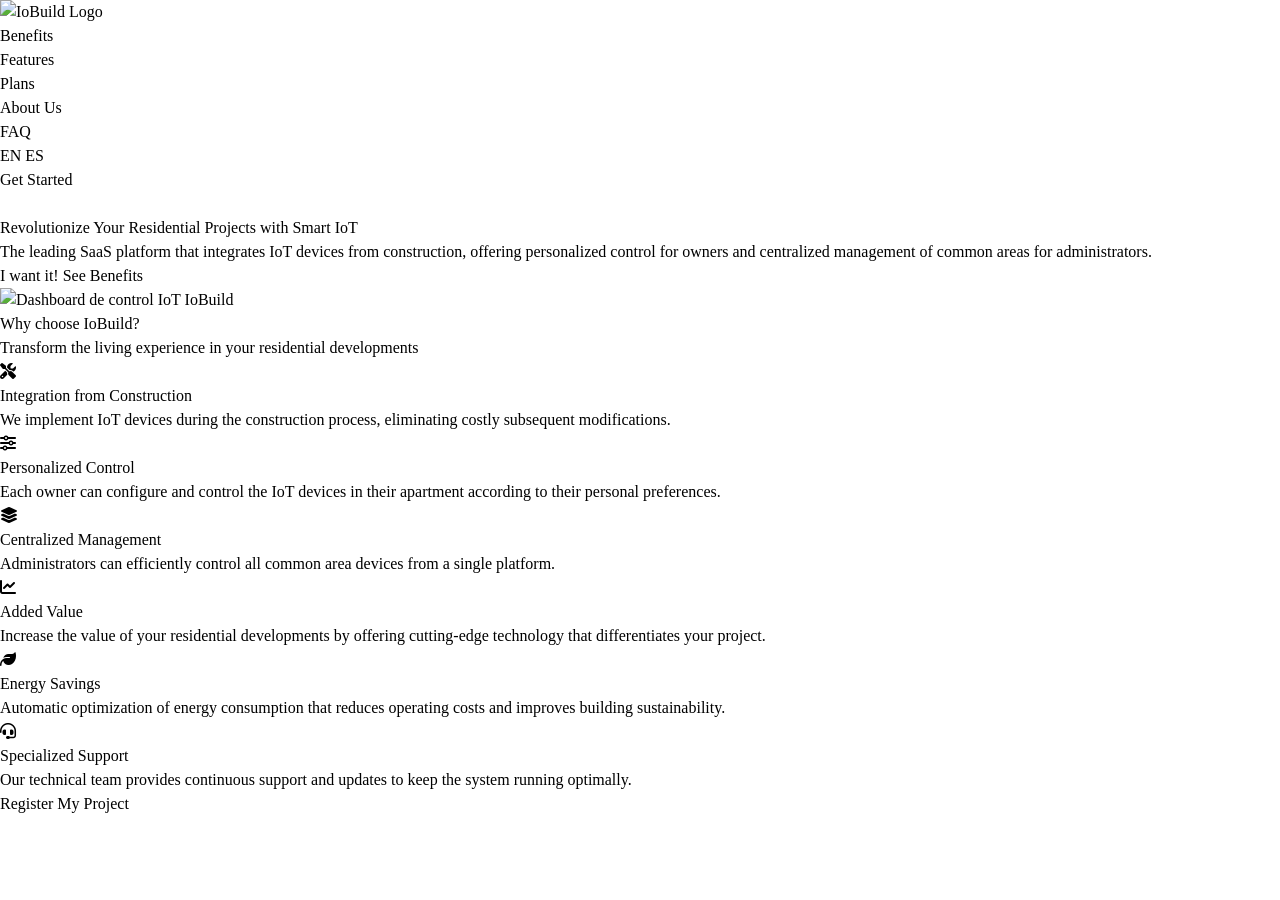
==== index.html @ 9c38cc97 "feat: Add benefits section with feature cards" ====
<!DOCTYPE html>
<html lang="en">
<head>
    <meta charset="UTF-8">
    <meta name="viewport" content="width=device-width, initial-scale=1.0">
    <title data-translate="title">IoBuild - Comprehensive IoT Solutions for Modern Construction Companies</title>
    <meta name="description" data-translate="meta_description" content="SaaS platform specialized in IoT devices for construction companies. Centralizes control of smart devices in residential buildings, enabling personalized management for owners and common area administration.">
    <meta name="keywords" data-translate="meta_keywords" content="IoT construction, smart building devices, construction SaaS platform, residential automation">
    
    <!-- Open Graph Meta Tags -->
    <meta property="og:title" data-translate="og_title" content="IoBuild - IoT Solutions for Construction Companies">
    <meta property="og:description" data-translate="og_description" content="Transform your residential projects with our comprehensive IoT platform. Centralized control for owners and smart common area management.">
    <meta property="og:image" content="https://example.com/assets/img/og-image.jpg">
    <meta property="og:url" content="https://IoBuild-iot.com">
    <meta property="og:type" content="website">
    
    <!-- Twitter Card Meta Tags -->
    <meta name="twitter:card" content="summary_large_image">
    <meta name="twitter:title" data-translate="twitter_title" content="IoBuild - IoT Solutions for Construction Companies">
    <meta name="twitter:description" data-translate="twitter_description" content="SaaS platform specialized in IoT devices for modern construction companies.">
    <meta name="twitter:image" content="https://example.com/assets/img/twitter-card.jpg">
    
    <!-- Schema.org Structured Data -->
    <script type="application/ld+json">
    {
        "@context": "https://schema.org",
        "@type": "Organization",
        "name": "IoBuild",
        "description": "Plataforma SaaS especializada en dispositivos IoT para constructoras",
        "url": "https://IoBuild-iot.com",
        "logo": "https://IoBuild-iot.com/assets/img/logo.png",
        "sameAs": [
            "https://linkedin.com/company/IoBuild-iot",
            "https://twitter.com/IoBuild_iot"
        ],
        "contactPoint": {
            "@type": "ContactPoint",
            "telephone": "+1-555-0123",
            "contactType": "customer service",
            "availableLanguage": "Spanish"
        }
    }
    </script>
    
    <!-- Google Fonts -->
    <link rel="preconnect" href="https://fonts.googleapis.com">
    <link rel="preconnect" href="https://fonts.gstatic.com" crossorigin>
    <link href="https://fonts.googleapis.com/css2?family=Poppins:wght@300;400;500;600;700&family=Roboto:wght@300;400;500&display=swap" rel="stylesheet">
    <!-- Font Awesome CDN -->
    <link rel="stylesheet" href="https://cdnjs.cloudflare.com/ajax/libs/font-awesome/6.3.0/css/all.min.css">    
    <!-- Stylesheets -->
    <link rel="stylesheet" href="styles/reset.css">
    <link rel="stylesheet" href="styles/style.css">
</head>
<body>
    <!-- Header Section -->
    <header class="main-header">
        <div class="container">
            <div class="header__content">
                <div class="header__logo">
                    <a href="index.html" class="header__logo-link" aria-label="Ir al inicio" data-translate="go_home">
                        <img src="assets/img/logo.png" alt="IoBuild Logo" class="logo__image">
                    </a>
                </div>
                
                <nav class="main-nav" aria-label="Navegación principal">
                    <ul class="nav__list">
                        <li class="nav__item"><a href="#benefits" class="nav__link" data-translate="nav_benefits">Benefits</a></li>
                        <li class="nav__item"><a href="#features" class="nav__link" data-translate="nav_features">Features</a></li>
                        <li class="nav__item"><a href="#pricing" class="nav__link" data-translate="nav_pricing">Plans</a></li>
                        <li class="nav__item"><a href="about-us.html" class="nav__link" data-translate="nav_about">About Us</a></li>
                        <li class="nav__item"><a href="faq.html" class="nav__link" data-translate="nav_faq">FAQ</a></li>
                    </ul>
                    <div class="language-switcher">
                        <button class="lang-btn" data-lang="en" aria-pressed="true">EN</button>
                        <button class="lang-btn" data-lang="es" aria-pressed="false">ES</button>
                    </div>
                    <a href="#pricing" class="cta-primary" data-translate="start_now">Get Started</a>
                </nav>
                
                <button class="mobile-menu-toggle" aria-label="Abrir menú de navegación" data-translate="mobile_menu_toggle">
                    <span class="hamburger__line"></span>
                    <span class="hamburger__line"></span>
                    <span class="hamburger__line"></span>
                </button>
            </div>
        </div>
    </header>

    <main class="main-content">
        <!-- Hero Section - For Decisive Visitors -->
        <section class="hero-section">
            <div class="container">
                <div class="hero__content">
                    <div class="hero__text">
                        <h1 class="hero__title" data-translate="hero_title">
                            Revolutionize Your Residential Projects with Smart IoT
                        </h1>
                        <p class="hero__subtitle" data-translate="hero_subtitle">
                            The leading SaaS platform that integrates IoT devices from construction, offering personalized control for owners and centralized management of common areas for administrators.
                        </p>
                        <div class="hero__cta">
                            <a href="#" class="cta-button cta-button--primary" data-translate="hero_cta_primary">
                                I want it!
                            </a>
                            <a href="#benefits" class="cta-button cta-button--secondary" data-translate="hero_cta_secondary">
                                See Benefits
                            </a>
                        </div>
                    </div>
                    <div class="hero__visual">
                        <img src="assets/img/hero-dashboard.png" alt="Dashboard de control IoT IoBuild" class="hero__image" loading="lazy">
                    </div>
                </div>
            </div>
        </section>

        <!-- Benefits Section - For Emotional Visitors -->
        <section class="benefits-section" id="benefits">
            <div class="container">
                <div class="section__header">
                    <h2 class="section__title" data-translate="benefits_title">Why choose IoBuild?</h2>
                    <p class="section__subtitle" data-translate="benefits_subtitle">
                        Transform the living experience in your residential developments
                    </p>
                </div>
                
                <div class="benefits-grid">
                    <div class="benefit-card">
                        <div class="benefit-card__icon">
                            <i class="fa-solid fa-screwdriver-wrench" aria-hidden="true"></i>
                        </div>
                        <h3 class="benefit-card__title" data-translate="benefit_1_title">Integration from Construction</h3>
                        <p class="benefit-card__description" data-translate="benefit_1_desc">
                            We implement IoT devices during the construction process, eliminating costly subsequent modifications.
                        </p>
                    </div>
                    
                    <div class="benefit-card">
                        <div class="benefit-card__icon">
                            <i class="fa-solid fa-sliders" aria-hidden="true"></i>
                        </div>
                        <h3 class="benefit-card__title" data-translate="benefit_2_title">Personalized Control</h3>
                        <p class="benefit-card__description" data-translate="benefit_2_desc">
                            Each owner can configure and control the IoT devices in their apartment according to their personal preferences.
                        </p>
                    </div>
                    
                    <div class="benefit-card">
                        <div class="benefit-card__icon">
                            <i class="fa-solid fa-layer-group" aria-hidden="true"></i>
                        </div>
                        <h3 class="benefit-card__title" data-translate="centralized_management">Centralized Management</h3>
                        <p class="benefit-card__description" data-translate="centralized_description">
                            Administrators can efficiently control all common area devices from a single platform.
                        </p>
                    </div>
                    
                    <div class="benefit-card">
                        <div class="benefit-card__icon">
                            <i class="fa-solid fa-chart-line" aria-hidden="true"></i>
                        </div>
                        <h3 class="benefit-card__title" data-translate="added_value">Added Value</h3>
                        <p class="benefit-card__description" data-translate="added_value_description">
                            Increase the value of your residential developments by offering cutting-edge technology that differentiates your project.
                        </p>
                    </div>
                    
                    <div class="benefit-card">
                        <div class="benefit-card__icon">
                            <i class="fa-solid fa-leaf" aria-hidden="true"></i>
                        </div>
                        <h3 class="benefit-card__title" data-translate="energy_saving">Energy Savings</h3>
                        <p class="benefit-card__description" data-translate="energy_saving_description">
                            Automatic optimization of energy consumption that reduces operating costs and improves building sustainability.
                        </p>
                    </div>
                    
                    <div class="benefit-card">
                        <div class="benefit-card__icon">
                            <i class="fa-solid fa-headset" aria-hidden="true"></i>
                        </div>
                        <h3 class="benefit-card__title" data-translate="specialized_support">Specialized Support</h3>
                        <p class="benefit-card__description" data-translate="specialized_support_description">
                            Our technical team provides continuous support and updates to keep the system running optimally.
                        </p>
                    </div>
                </div>
                
                <div class="section__cta">
                    <a href="#" class="cta-button cta-button--secondary" data-translate="register_project">
                        Register My Project
                    </a>
                </div>
            </div>
        </section>
    </main>

    <!-- Scripts -->
    <script src="scripts/script.js"></script>
</body>
</html>
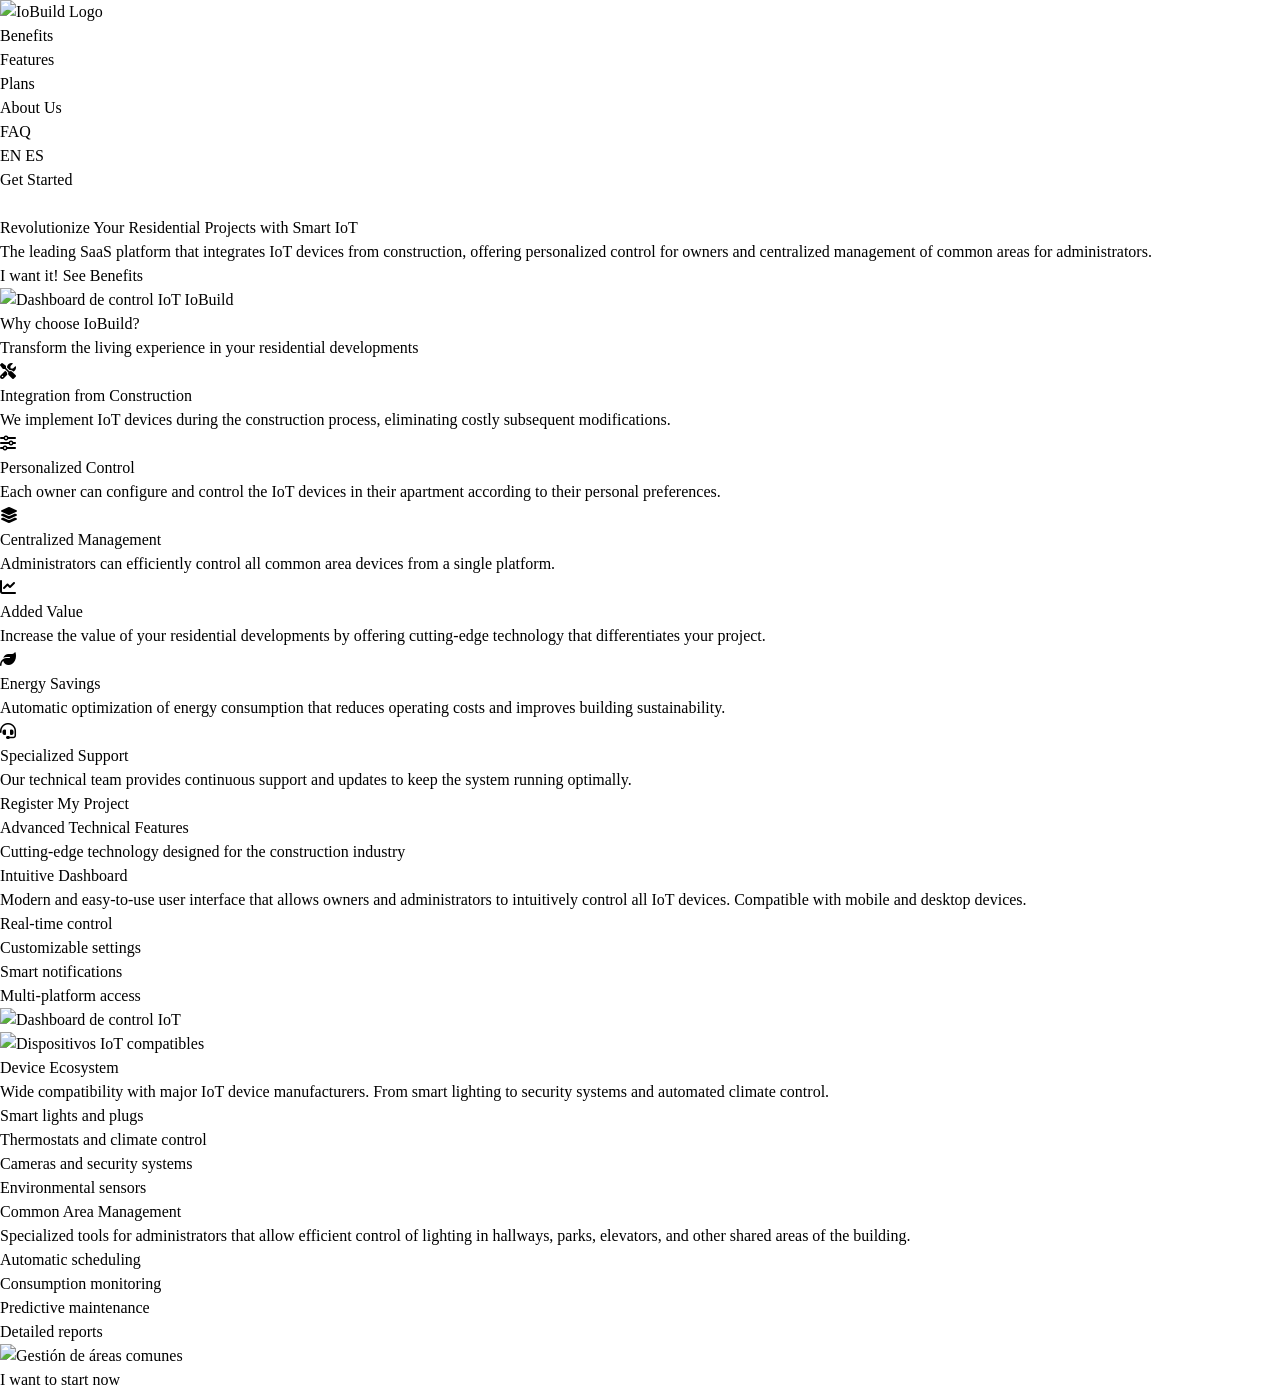
==== commit 07427c08: "feat: Develop technical features showcase section" ====
--- a/index.html
+++ b/index.html
@@ -194,6 +194,80 @@
                 </div>
             </div>
         </section>
+
+        <!-- Features Section - For Logical Visitors -->
+        <section class="features-section" id="features">
+            <div class="container">
+                <div class="section__header">
+                    <h2 class="section__title" data-translate="features_title">Advanced Technical Features</h2>
+                    <p class="section__subtitle" data-translate="features_subtitle">
+                        Cutting-edge technology designed for the construction industry
+                    </p>
+                </div>
+                
+                <div class="features-grid">
+                    <div class="feature-item">
+                        <div class="feature-item__content">
+                            <h3 class="feature-item__title" data-translate="feature_1_title">Intuitive Dashboard</h3>
+                            <p class="feature-item__description" data-translate="feature_1_desc">
+                                Modern and easy-to-use user interface that allows owners and administrators to intuitively control all IoT devices. Compatible with mobile and desktop devices.
+                            </p>
+                            <ul class="feature-item__list">
+                                <li data-translate="feature_1_item_1">Real-time control</li>
+                                <li data-translate="feature_1_item_2">Customizable settings</li>
+                                <li data-translate="feature_1_item_3">Smart notifications</li>
+                                <li data-translate="feature_1_item_4">Multi-platform access</li>
+                            </ul>
+                        </div>
+                        <div class="feature-item__visual">
+                            <img src="assets/img/dashboard-feature.png" alt="Dashboard de control IoT" class="feature-item__image" loading="lazy">
+                        </div>
+                    </div>
+                    
+                    <div class="feature-item feature-item--reverse">
+                        <div class="feature-item__visual">
+                            <img src="assets/img/devices-feature.png" alt="Dispositivos IoT compatibles" class="feature-item__image" loading="lazy">
+                        </div>
+                        <div class="feature-item__content">
+                            <h3 class="feature-item__title" data-translate="feature_2_title">Device Ecosystem</h3>
+                            <p class="feature-item__description" data-translate="feature_2_desc">
+                                Wide compatibility with major IoT device manufacturers. From smart lighting to security systems and automated climate control.
+                            </p>
+                            <ul class="feature-item__list">
+                                <li data-translate="feature_2_item_1">Smart lights and plugs</li>
+                                <li data-translate="feature_2_item_2">Thermostats and climate control</li>
+                                <li data-translate="feature_2_item_3">Cameras and security systems</li>
+                                <li data-translate="feature_2_item_4">Environmental sensors</li>
+                            </ul>
+                        </div>
+                    </div>
+                    
+                    <div class="feature-item">
+                        <div class="feature-item__content">
+                            <h3 class="feature-item__title" data-translate="feature_3_title">Common Area Management</h3>
+                            <p class="feature-item__description" data-translate="feature_3_desc">
+                                Specialized tools for administrators that allow efficient control of lighting in hallways, parks, elevators, and other shared areas of the building.
+                            </p>
+                            <ul class="feature-item__list">
+                                <li data-translate="feature_3_item_1">Automatic scheduling</li>
+                                <li data-translate="feature_3_item_2">Consumption monitoring</li>
+                                <li data-translate="feature_3_item_3">Predictive maintenance</li>
+                                <li data-translate="feature_3_item_4">Detailed reports</li>
+                            </ul>
+                        </div>
+                        <div class="feature-item__visual">
+                            <img src="assets/img/common-areas-feature.png" alt="Gestión de áreas comunes" class="feature-item__image" loading="lazy">
+                        </div>
+                    </div>
+                </div>
+                
+                <div class="section__cta">
+                    <a href="#" class="cta-button cta-button--secondary" data-translate="features_cta">
+                        I want to start now
+                    </a>
+                </div>
+            </div>
+        </section>
     </main>
 
     <!-- Scripts -->
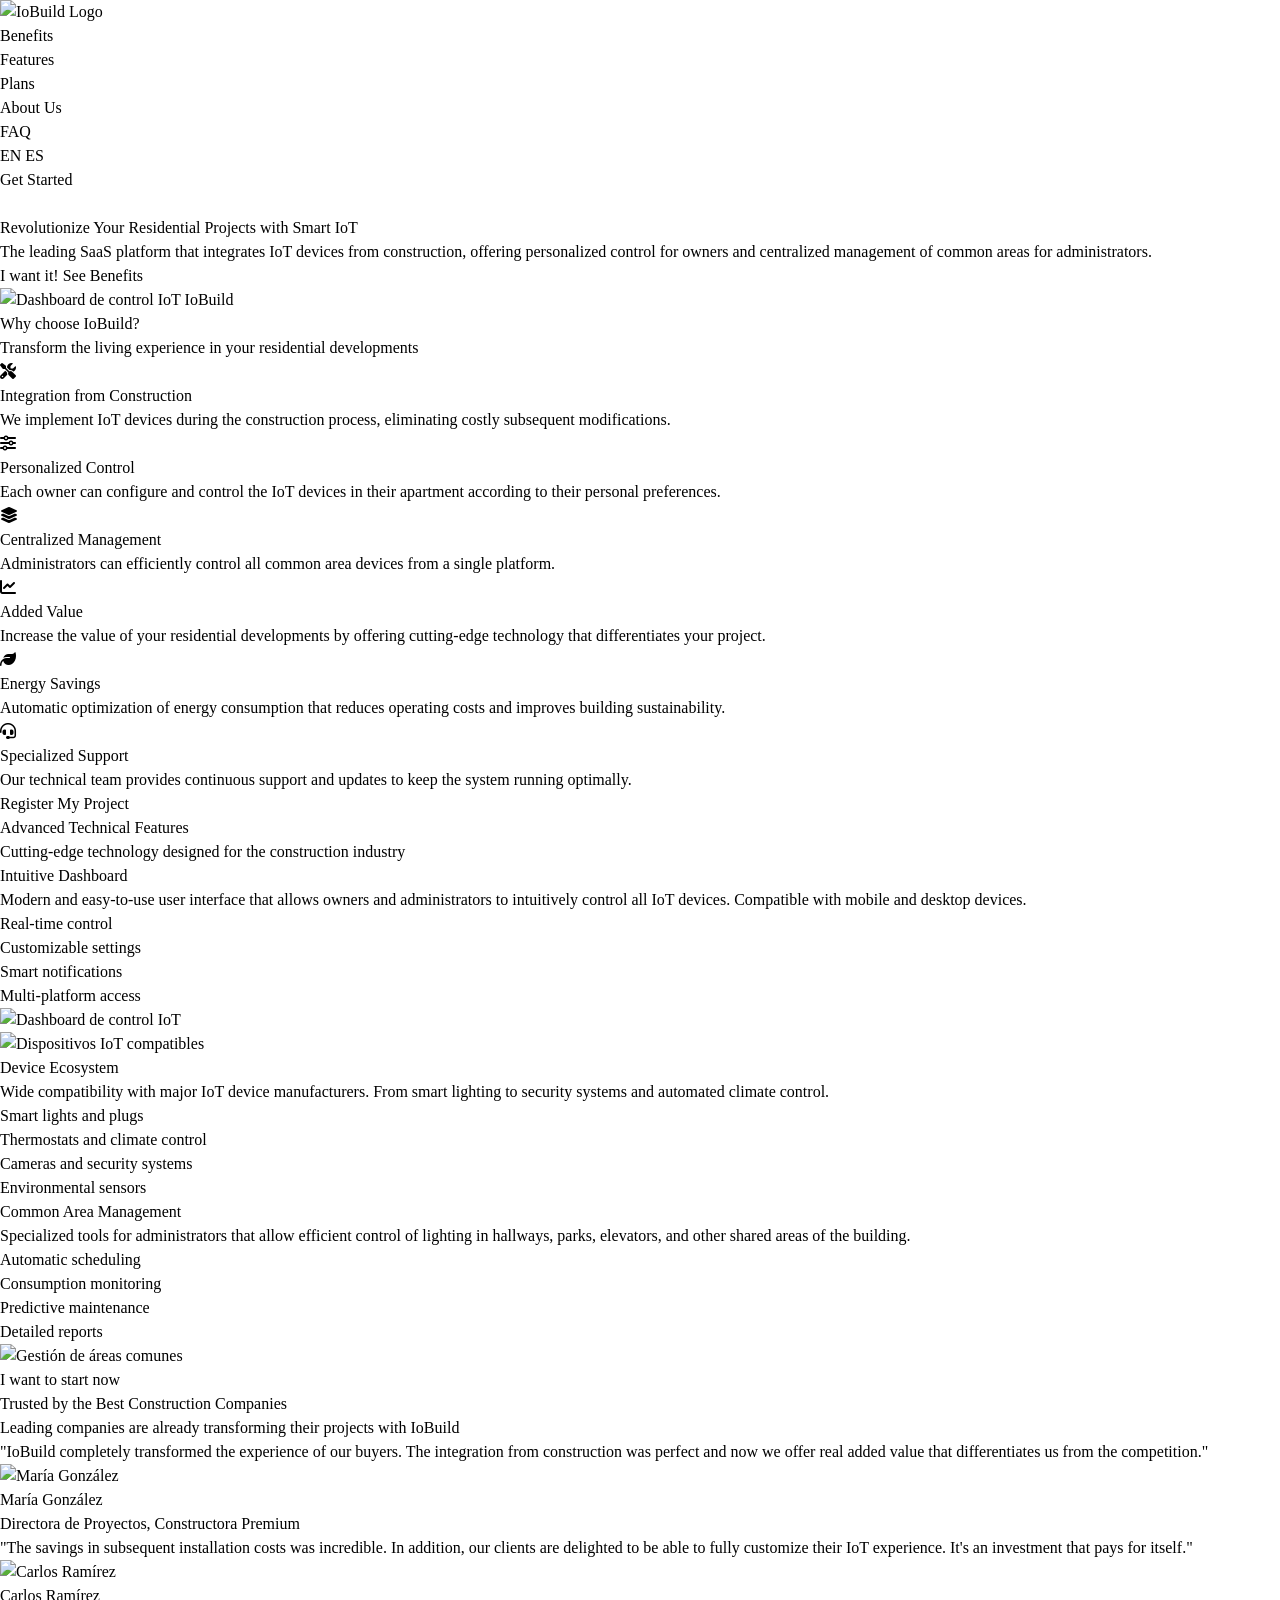
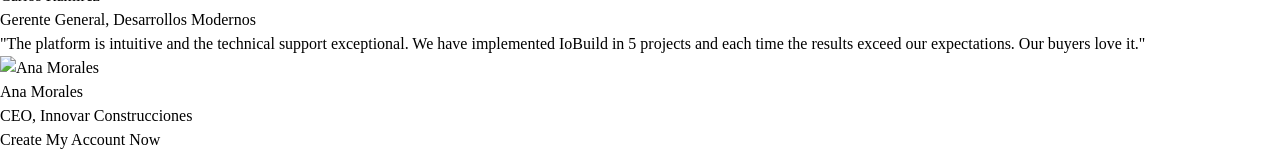
==== commit 3707a915: "feat: Add testimonials and social proof section" ====
--- a/index.html
+++ b/index.html
@@ -268,6 +268,71 @@
                 </div>
             </div>
         </section>
+
+        <!-- Social Proof Section -->
+        <section class="social-proof-section">
+            <div class="container">
+                <div class="section__header">
+                    <h2 class="section__title" data-translate="social_proof_title">Trusted by the Best Construction Companies</h2>
+                    <p class="section__subtitle" data-translate="social_proof_subtitle">
+                        Leading companies are already transforming their projects with IoBuild
+                    </p>
+                </div>
+                
+                <div class="testimonials-grid">
+                    <div class="testimonial-card">
+                        <div class="testimonial-card__content">
+                            <p class="testimonial-card__quote" data-translate="testimonial_1">
+                                "IoBuild completely transformed the experience of our buyers. The integration from construction was perfect and now we offer real added value that differentiates us from the competition."
+                            </p>
+                        </div>
+                        <div class="testimonial-card__author">
+                            <img src="assets/img/testimonial-1.jpg" alt="María González" class="testimonial-card__avatar" loading="lazy">
+                            <div class="testimonial-card__info">
+                                <h4 class="testimonial-card__name" data-translate="testimonial_1_author">María González</h4>
+                                <p class="testimonial-card__role" data-translate="testimonial_1_role">Directora de Proyectos, Constructora Premium</p>
+                            </div>
+                        </div>
+                    </div>
+                    
+                    <div class="testimonial-card">
+                        <div class="testimonial-card__content">
+                            <p class="testimonial-card__quote" data-translate="testimonial_2">
+                                "The savings in subsequent installation costs was incredible. In addition, our clients are delighted to be able to fully customize their IoT experience. It's an investment that pays for itself."
+                            </p>
+                        </div>
+                        <div class="testimonial-card__author">
+                            <img src="assets/img/testimonial-2.jpg" alt="Carlos Ramírez" class="testimonial-card__avatar" loading="lazy">
+                            <div class="testimonial-card__info">
+                                <h4 class="testimonial-card__name" data-translate="testimonial_2_author">Carlos Ramírez</h4>
+                                <p class="testimonial-card__role" data-translate="testimonial_2_role">Gerente General, Desarrollos Modernos</p>
+                            </div>
+                        </div>
+                    </div>
+                    
+                    <div class="testimonial-card">
+                        <div class="testimonial-card__content">
+                            <p class="testimonial-card__quote" data-translate="testimonial_3">
+                                "The platform is intuitive and the technical support exceptional. We have implemented IoBuild in 5 projects and each time the results exceed our expectations. Our buyers love it."
+                            </p>
+                        </div>
+                        <div class="testimonial-card__author">
+                            <img src="assets/img/testimonial-3.jpg" alt="Ana Morales" class="testimonial-card__avatar" loading="lazy">
+                            <div class="testimonial-card__info">
+                                <h4 class="testimonial-card__name" data-translate="testimonial_3_author">Ana Morales</h4>
+                                <p class="testimonial-card__role" data-translate="testimonial_3_role">CEO, Innovar Construcciones</p>
+                            </div>
+                        </div>
+                    </div>
+                </div>
+                
+                <div class="section__cta">
+                    <a href="#" class="cta-button cta-button--secondary" data-translate="create_account">
+                        Create My Account Now
+                    </a>
+                </div>
+            </div>
+        </section>
     </main>
 
     <!-- Scripts -->
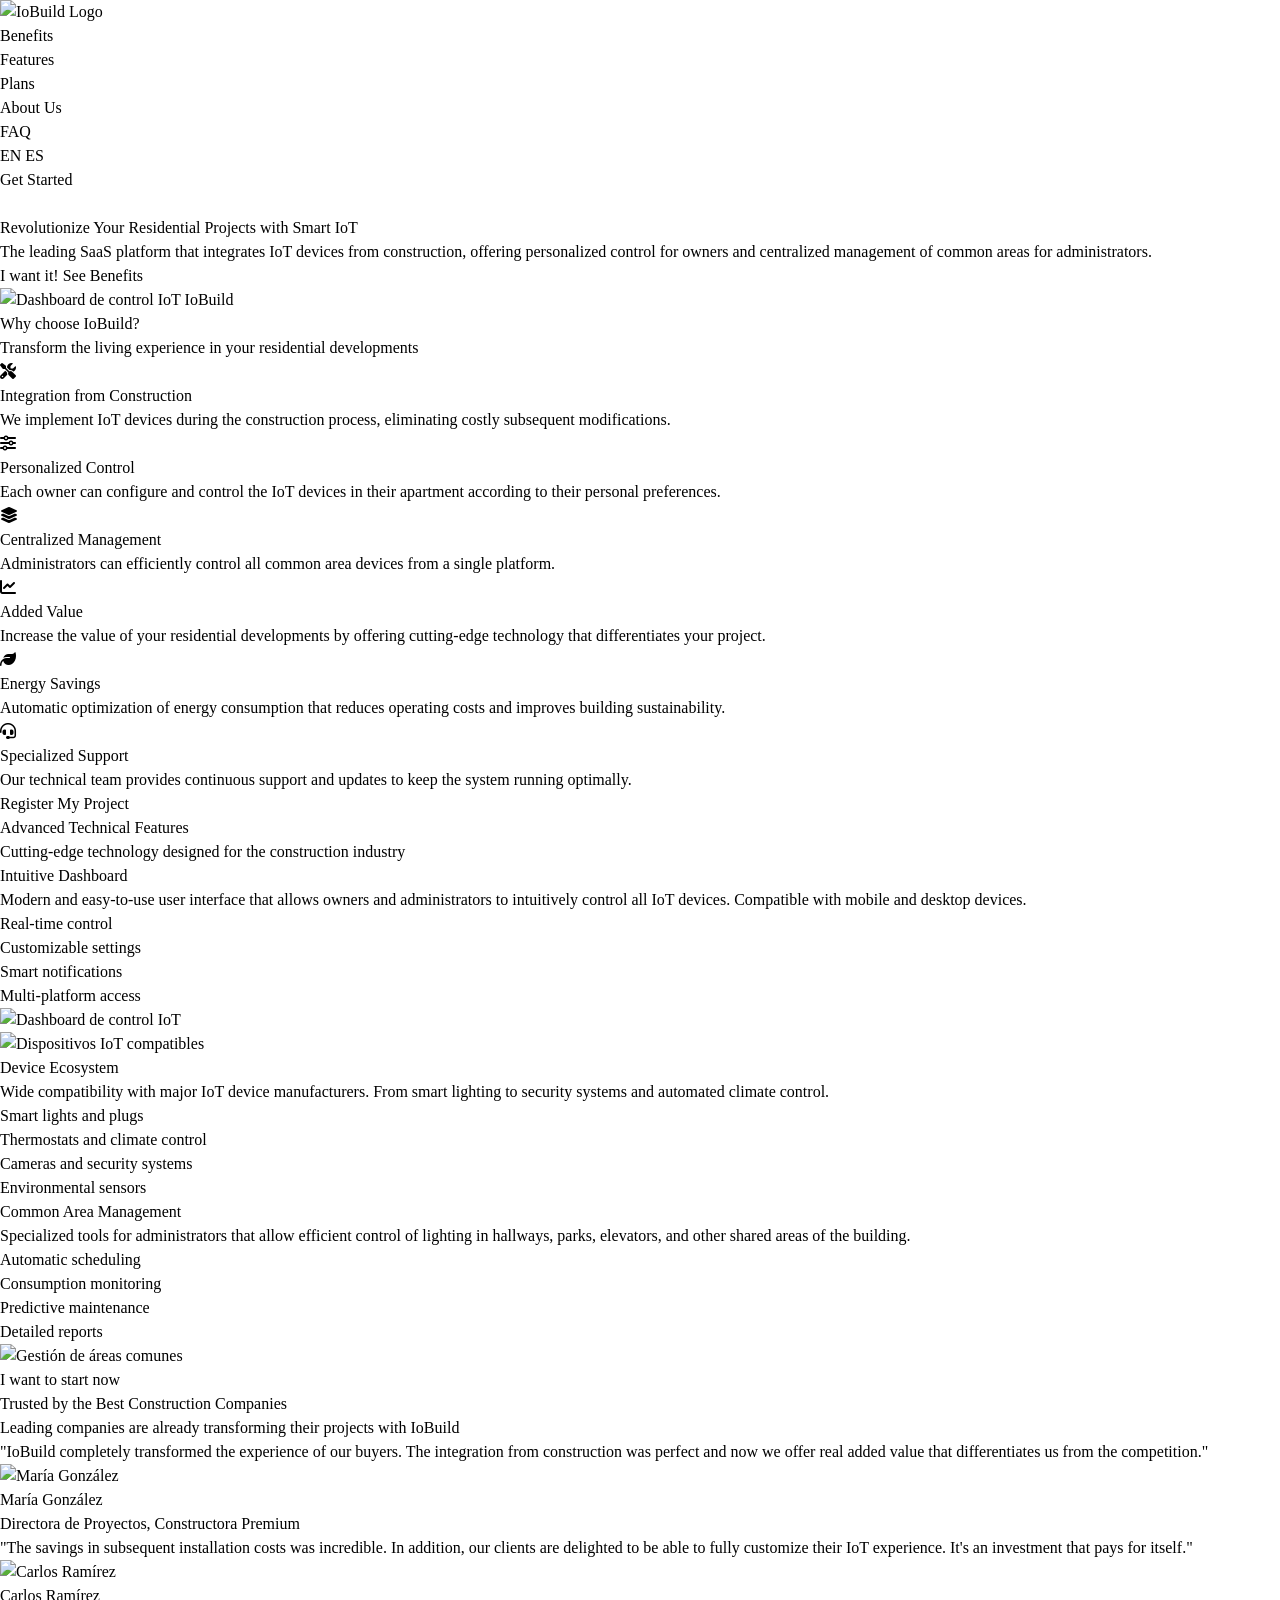
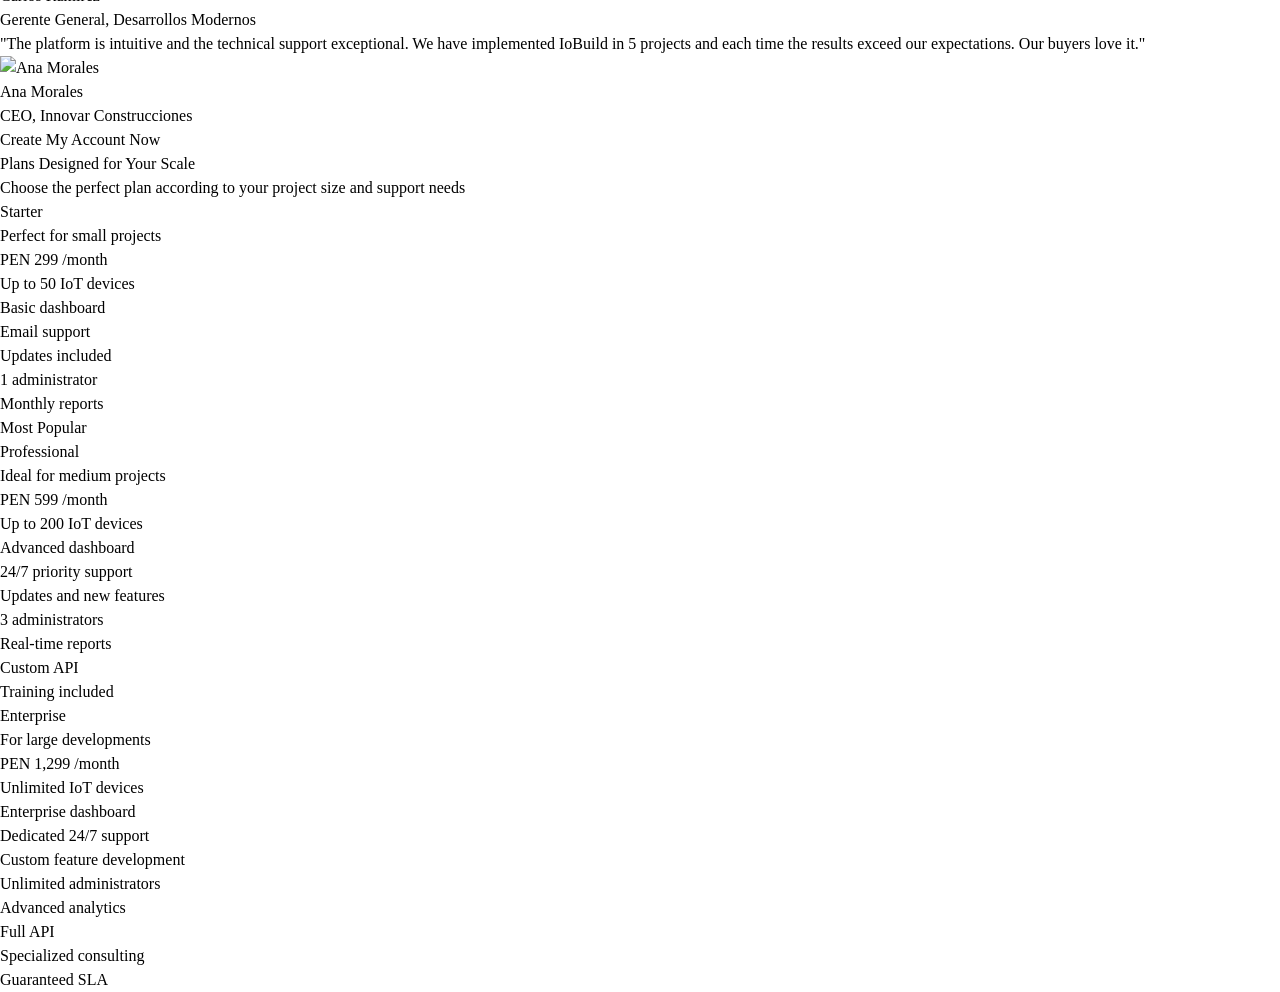
==== commit c2501222: "feat: Create pricing plans and subscription section" ====
--- a/index.html
+++ b/index.html
@@ -333,6 +333,95 @@
                 </div>
             </div>
         </section>
+
+        <!-- Pricing Section -->
+        <section class="pricing-section" id="pricing">
+            <div class="container">
+                <div class="section__header">
+                    <h2 class="section__title" data-translate="pricing_title">Plans Designed for Your Scale</h2>
+                    <p class="section__subtitle" data-translate="pricing_subtitle">
+                        Choose the perfect plan according to your project size and support needs
+                    </p>
+                </div>
+                
+                <div class="pricing-grid">
+                    <div class="pricing-card">
+                        <div class="pricing-card__header">
+                            <h3 class="pricing-card__title" data-translate="starter_plan">Starter</h3>
+                            <p class="pricing-card__subtitle" data-translate="starter_subtitle">Perfect for small projects</p>
+                            <div class="pricing-card__price">
+                                <span class="pricing-card__currency">PEN</span>
+                                <span class="pricing-card__amount">299</span>
+                                <span class="pricing-card__period" data-translate="pricing_period">/month</span>
+                            </div>
+                        </div>
+                        <div class="pricing-card__content">
+                            <ul class="pricing-card__features">
+                                <li data-translate="starter_feature_1">Up to 50 IoT devices</li>
+                                <li data-translate="starter_feature_2">Basic dashboard</li>
+                                <li data-translate="starter_feature_3">Email support</li>
+                                <li data-translate="starter_feature_4">Updates included</li>
+                                <li data-translate="starter_feature_5">1 administrator</li>
+                                <li data-translate="starter_feature_6">Monthly reports</li>
+                            </ul>
+                        </div>
+                        
+                    </div>
+                    
+                    <div class="pricing-card pricing-card--featured">
+                        <div class="pricing-card__badge" data-translate="most_popular">Most Popular</div>
+                        <div class="pricing-card__header">
+                            <h3 class="pricing-card__title" data-translate="professional_plan">Professional</h3>
+                            <p class="pricing-card__subtitle" data-translate="professional_subtitle">Ideal for medium projects</p>
+                            <div class="pricing-card__price">
+                                <span class="pricing-card__currency">PEN</span>
+                                <span class="pricing-card__amount">599</span>
+                                <span class="pricing-card__period" data-translate="pricing_period">/month</span>
+                            </div>
+                        </div>
+                        <div class="pricing-card__content">
+                            <ul class="pricing-card__features">
+                                <li data-translate="professional_feature_1">Up to 200 IoT devices</li>
+                                <li data-translate="professional_feature_2">Advanced dashboard</li>
+                                <li data-translate="professional_feature_3">24/7 priority support</li>
+                                <li data-translate="professional_feature_4">Updates and new features</li>
+                                <li data-translate="professional_feature_5">3 administrators</li>
+                                <li data-translate="professional_feature_6">Real-time reports</li>
+                                <li data-translate="professional_feature_7">Custom API</li>
+                                <li data-translate="professional_feature_8">Training included</li>
+                            </ul>
+                        </div>
+                        
+                    </div>
+                    
+                    <div class="pricing-card">
+                        <div class="pricing-card__header">
+                            <h3 class="pricing-card__title" data-translate="enterprise_plan">Enterprise</h3>
+                            <p class="pricing-card__subtitle" data-translate="enterprise_subtitle">For large developments</p>
+                            <div class="pricing-card__price">
+                                <span class="pricing-card__currency">PEN</span>
+                                <span class="pricing-card__amount">1,299</span>
+                                <span class="pricing-card__period" data-translate="pricing_period">/month</span>
+                            </div>
+                        </div>
+                        <div class="pricing-card__content">
+                            <ul class="pricing-card__features">
+                                <li data-translate="enterprise_feature_1">Unlimited IoT devices</li>
+                                <li data-translate="enterprise_feature_2">Enterprise dashboard</li>
+                                <li data-translate="enterprise_feature_3">Dedicated 24/7 support</li>
+                                <li data-translate="enterprise_feature_4">Custom feature development</li>
+                                <li data-translate="enterprise_feature_5">Unlimited administrators</li>
+                                <li data-translate="enterprise_feature_6">Advanced analytics</li>
+                                <li data-translate="enterprise_feature_7">Full API</li>
+                                <li data-translate="enterprise_feature_8">Specialized consulting</li>
+                                <li data-translate="enterprise_feature_9">Guaranteed SLA</li>
+                            </ul>
+                        </div>
+                        
+                    </div>
+                </div>
+            </div>
+        </section>
     </main>
 
     <!-- Scripts -->
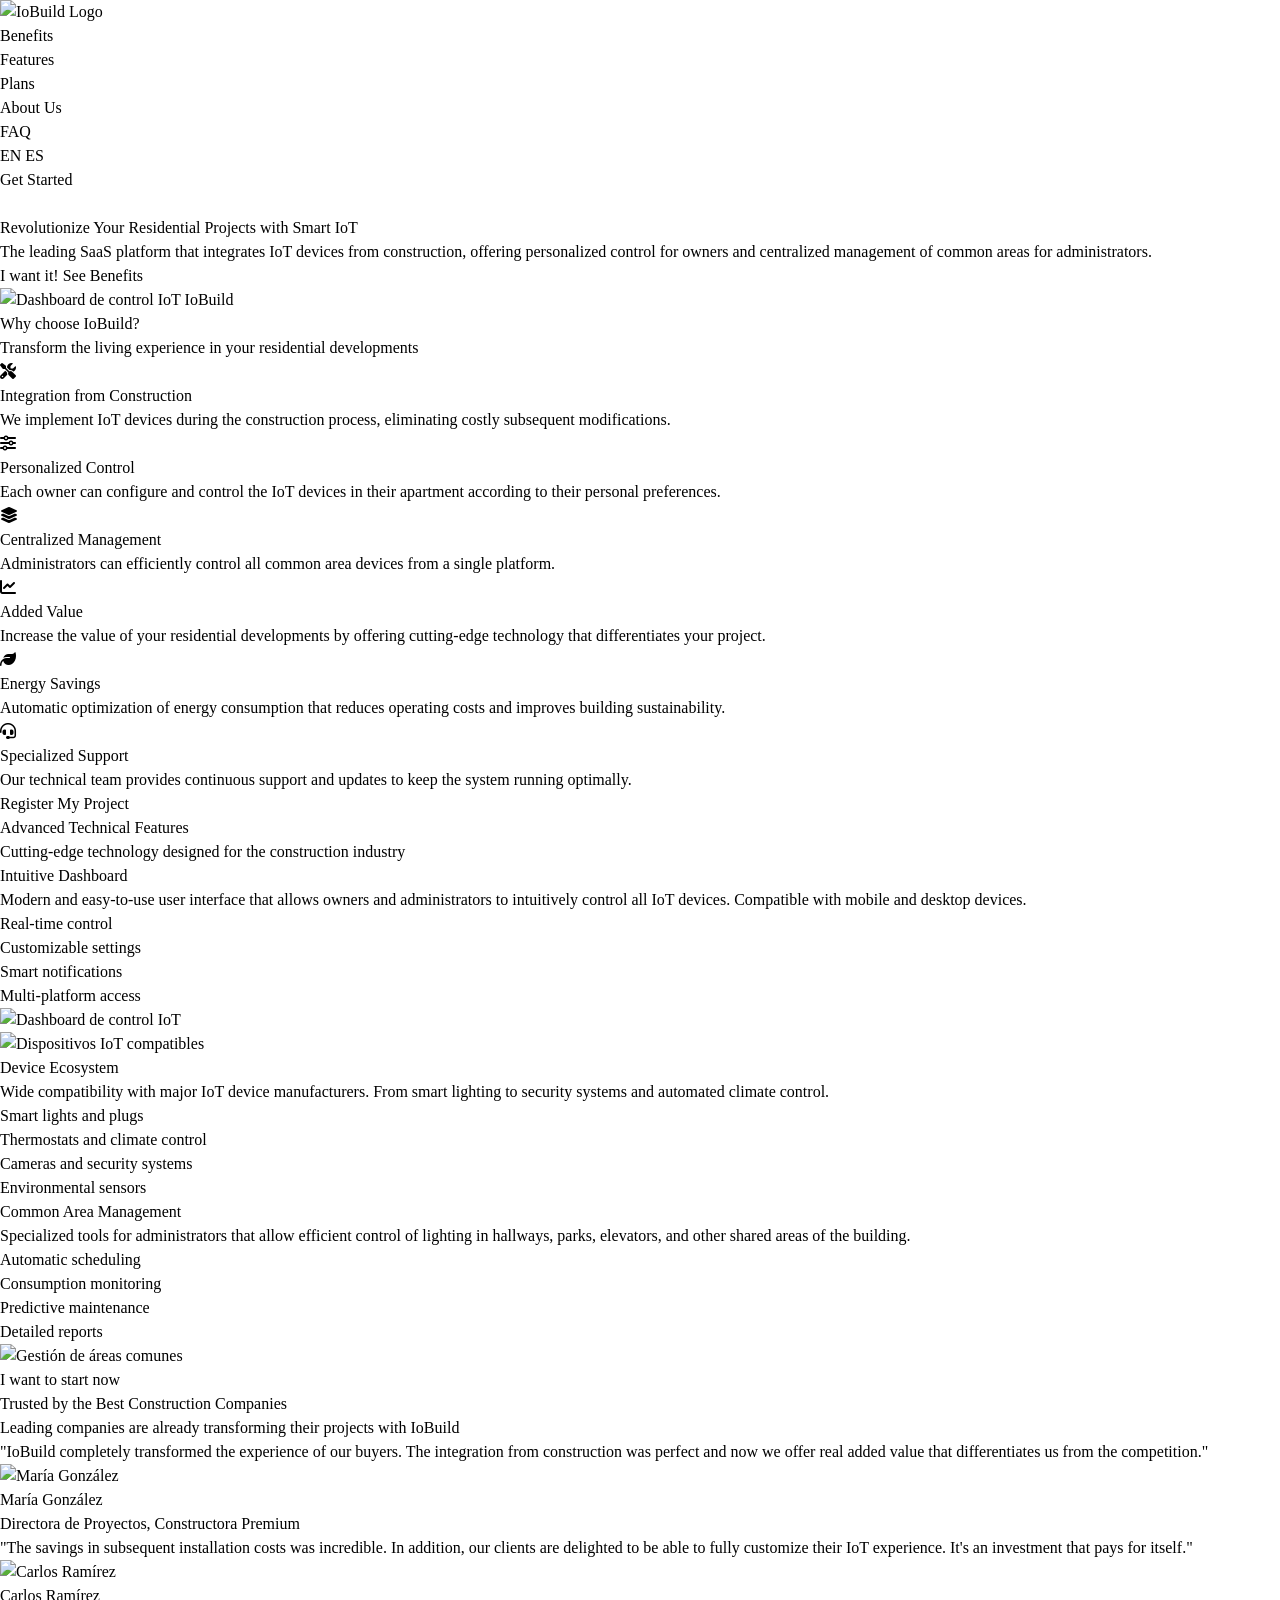
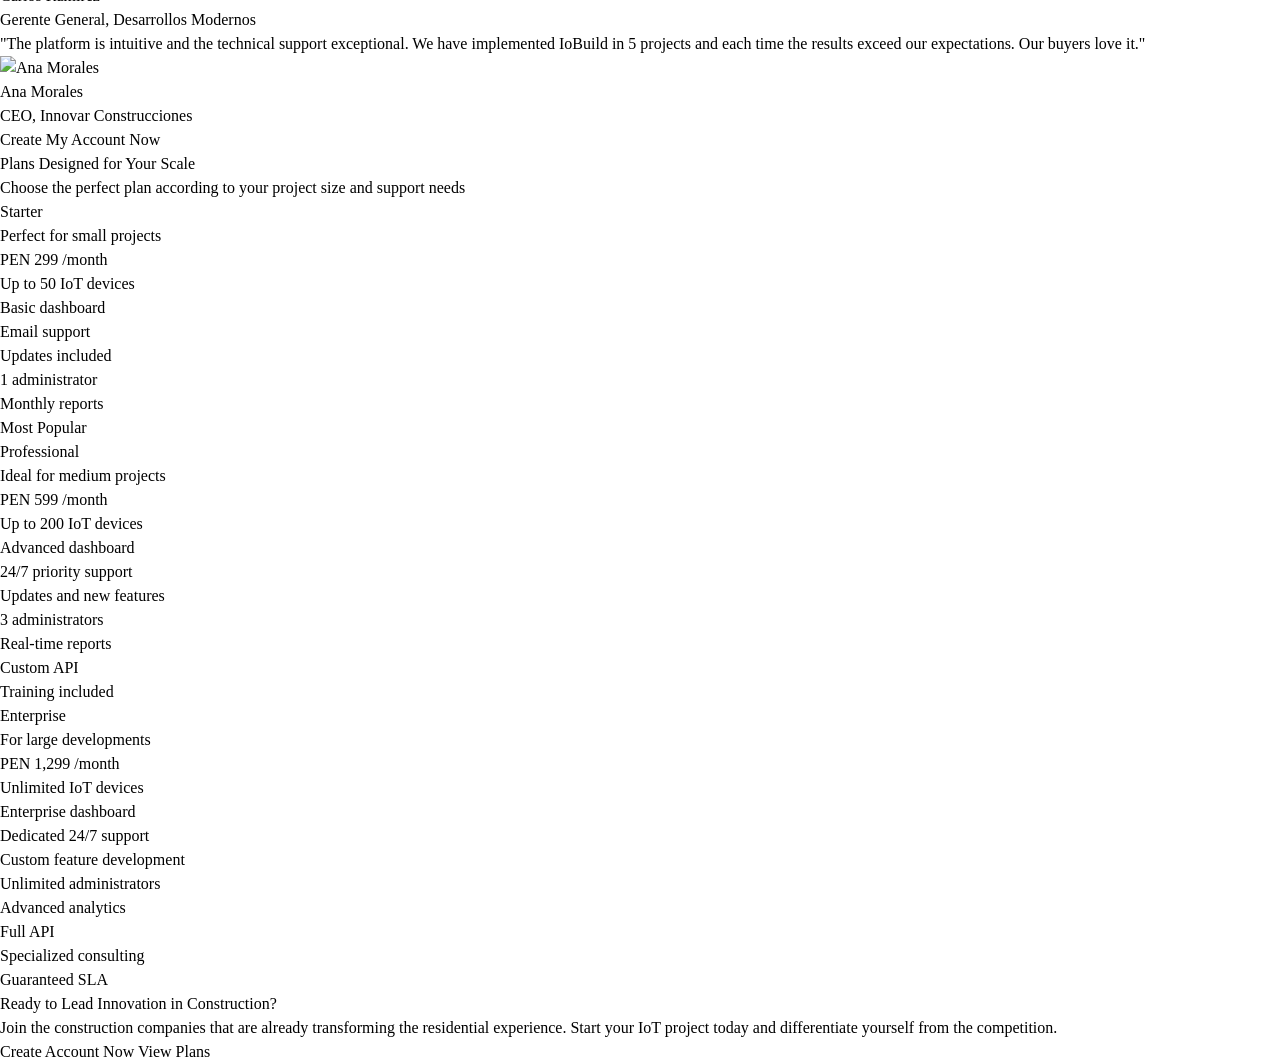
==== commit 6eb3579d: "feat: Add final CTA section to homepage" ====
--- a/index.html
+++ b/index.html
@@ -422,6 +422,29 @@
                 </div>
             </div>
         </section>
+
+        <!-- Final CTA Section -->
+        <section class="final-cta-section">
+            <div class="container">
+                <div class="final-cta__content">
+                    <h2 class="final-cta__title" data-translate="final_cta_title">
+                        Ready to Lead Innovation in Construction?
+                    </h2>
+                    <p class="final-cta__subtitle" data-translate="final_cta_subtitle">
+                        Join the construction companies that are already transforming the residential experience. Start your IoT project today and differentiate yourself from the competition.
+                    </p>
+                    <div class="final-cta__buttons">
+                        <a href="#" class="cta-button cta-button--primary cta-button--large" data-translate="final_cta_primary">
+                            Create Account Now
+                        </a>
+                        <a href="#pricing" class="cta-button cta-button--secondary cta-button--large" data-translate="final_cta_secondary">
+                            View Plans
+                        </a>
+                    </div>
+                    
+                </div>
+            </div>
+        </section>
     </main>
 
     <!-- Scripts -->
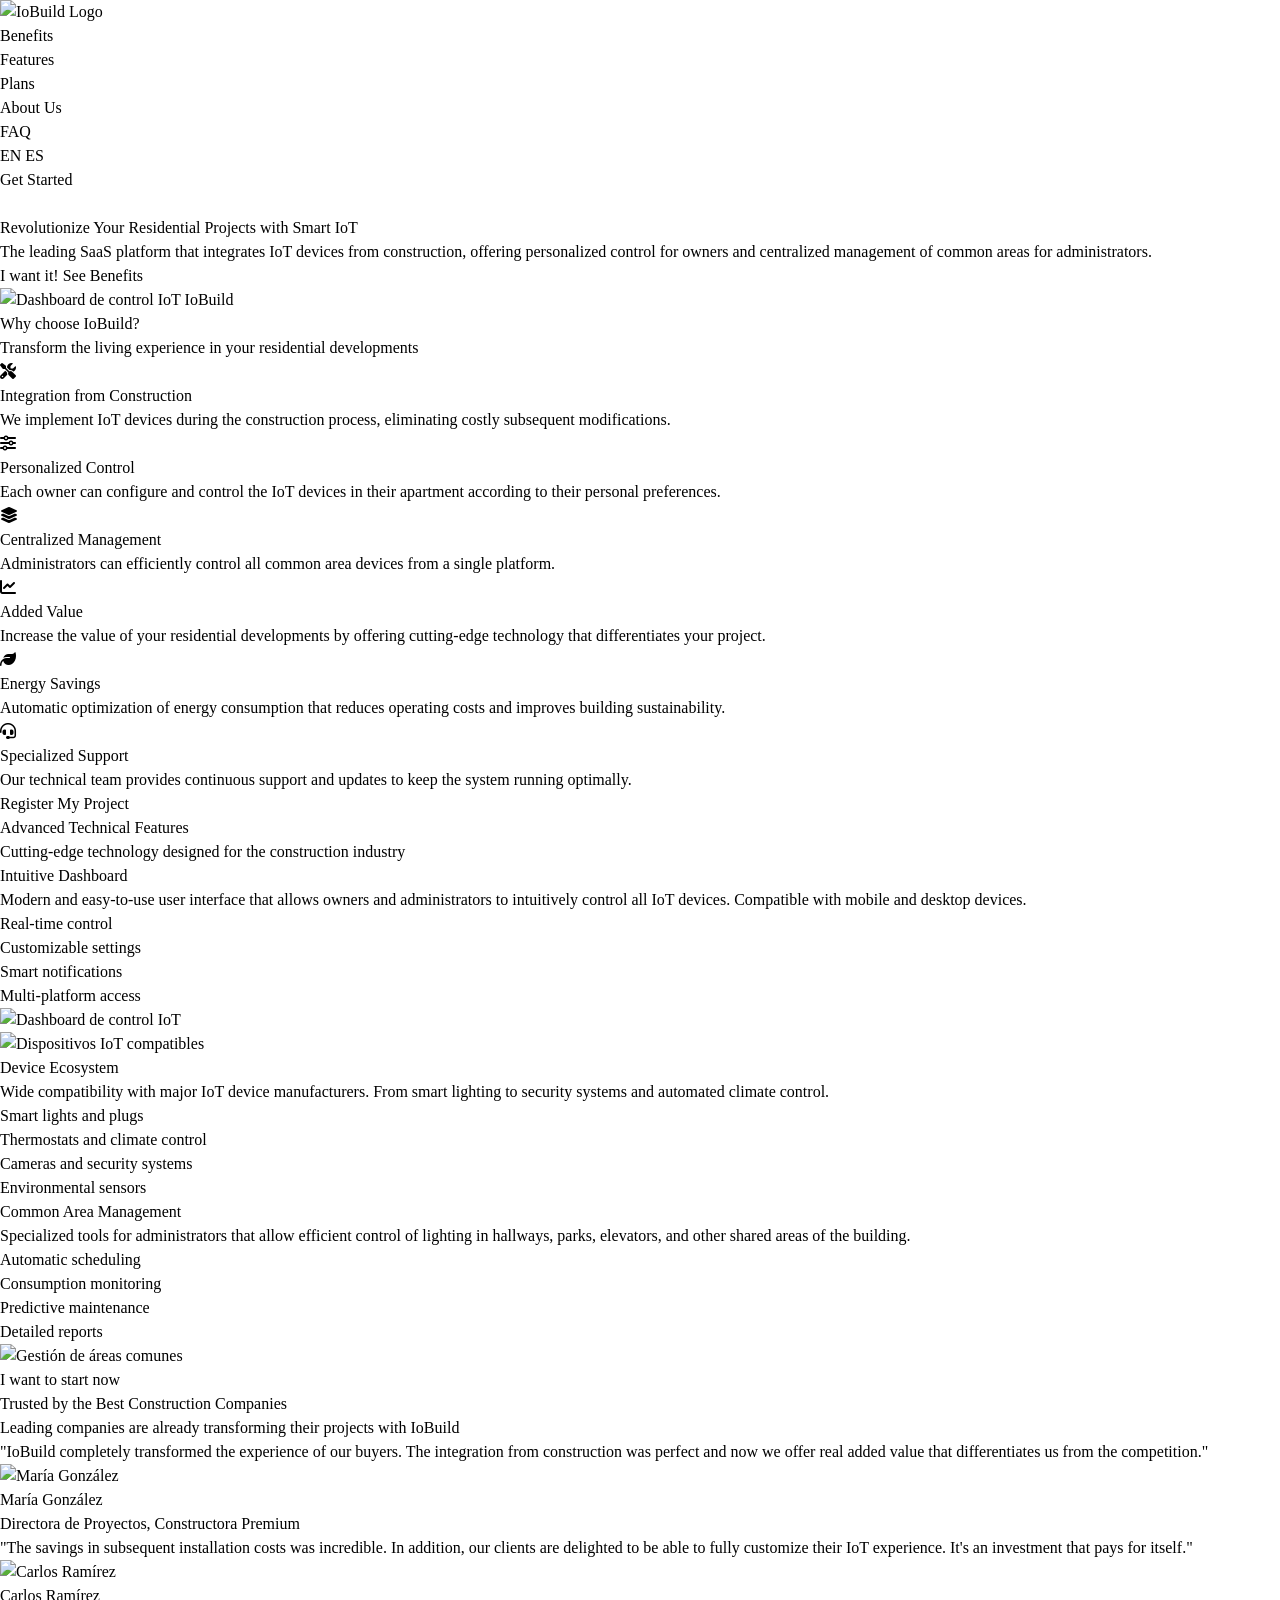
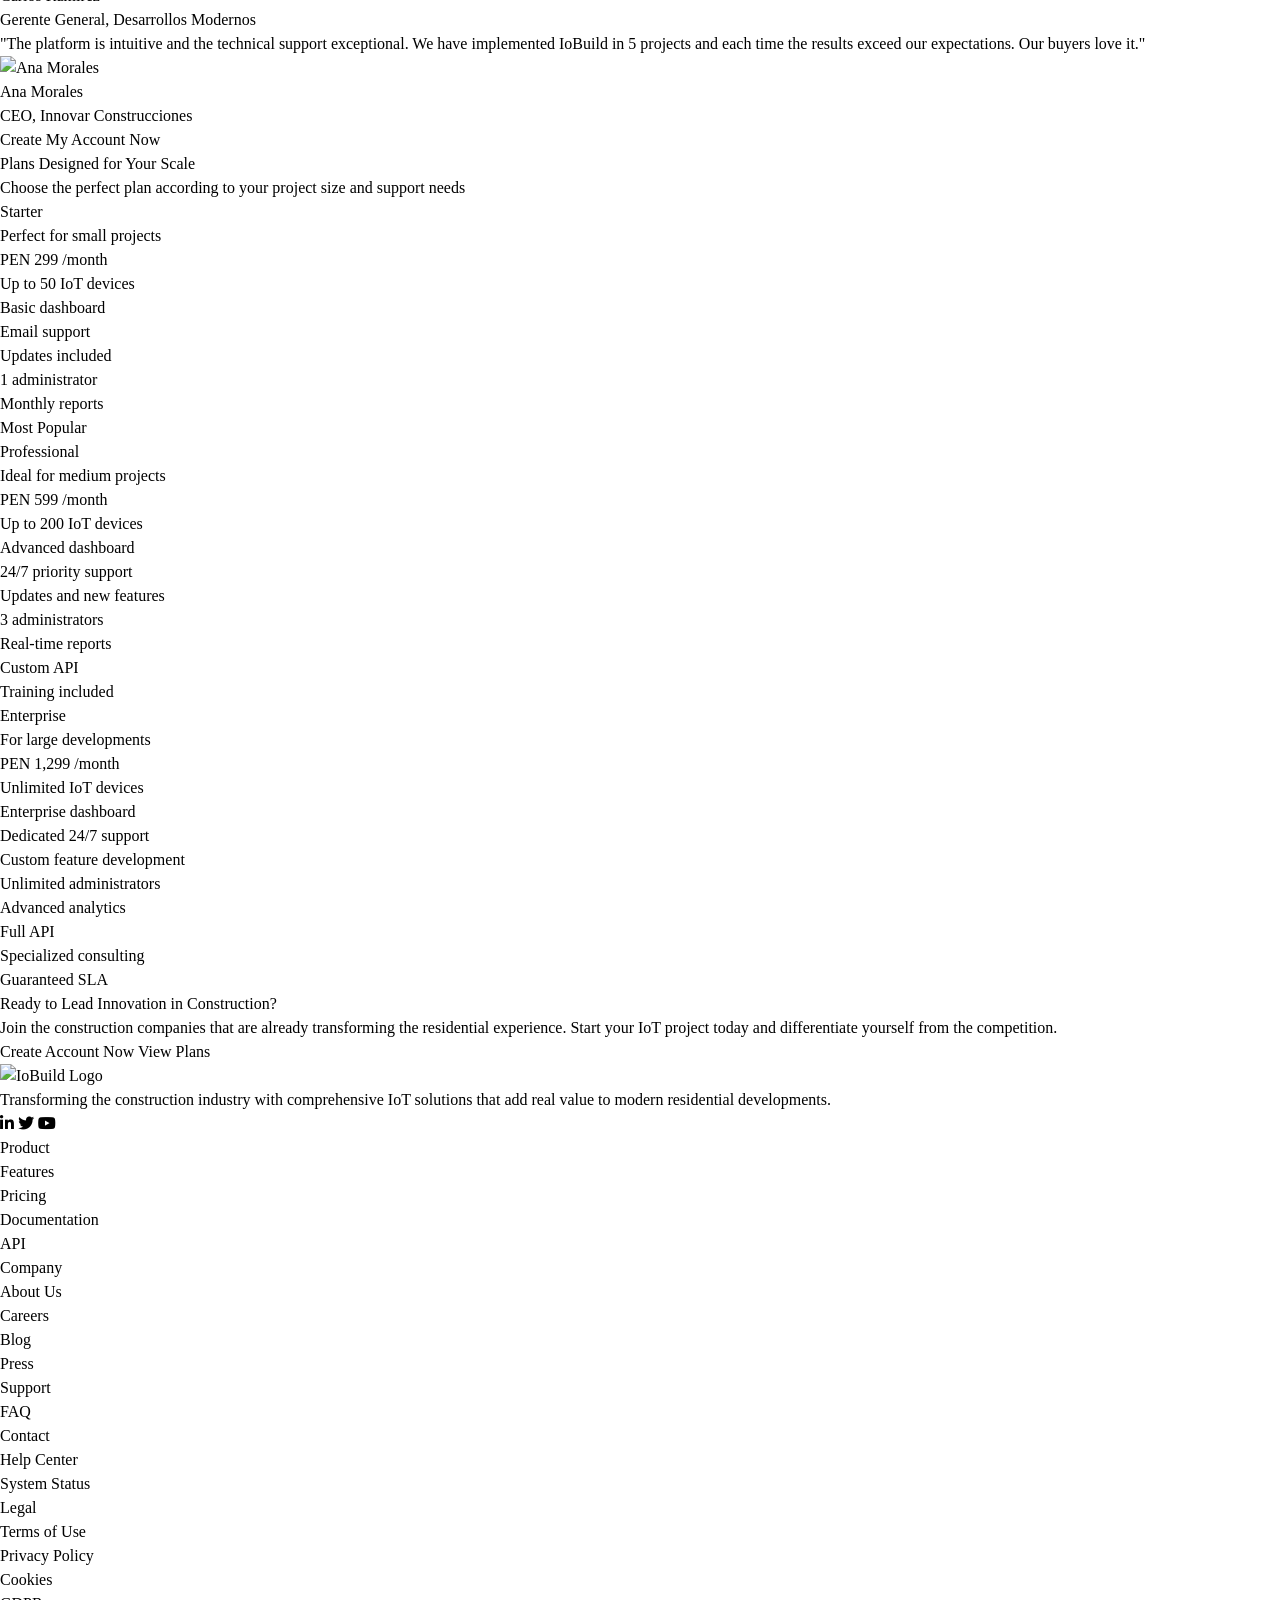
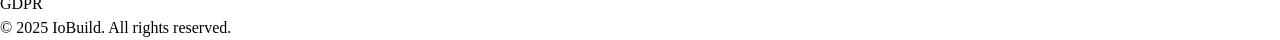
==== commit 829ec23e: "feat: Implement footer with company and support links" ====
--- a/index.html
+++ b/index.html
@@ -447,6 +447,79 @@
         </section>
     </main>
 
+    <!-- Footer -->
+    <footer class="main-footer">
+        <div class="container">
+            <div class="footer__content">
+                <div class="footer__section footer__section--brand">
+                    <div class="footer__logo">
+                        <img src="assets/img/logo.png" alt="IoBuild Logo" class="footer__logo-image">
+                    </div>
+                    <p class="footer__description" data-translate="footer_description">
+                        Transforming the construction industry with comprehensive IoT solutions that add real value to modern residential developments.
+                    </p>
+                    <div class="footer__social">
+                        <a href="#" class="footer__social-link" aria-label="LinkedIn">
+                            <i class="fa-brands fa-linkedin-in" aria-hidden="true"></i>
+                        </a>
+                        <a href="#" class="footer__social-link" aria-label="Twitter">
+                            <i class="fa-brands fa-twitter" aria-hidden="true"></i>
+                        </a>
+                        <a href="#" class="footer__social-link" aria-label="YouTube">
+                            <i class="fa-brands fa-youtube" aria-hidden="true"></i>
+                        </a>
+                    </div>
+                </div>
+                
+                <div class="footer__section">
+                    <h4 class="footer__section-title" data-translate="footer_product">Product</h4>
+                    <ul class="footer__links">
+                        <li><a href="#features" class="footer__link" data-translate="footer_features">Features</a></li>
+                        <li><a href="#pricing" class="footer__link" data-translate="footer_pricing">Pricing</a></li>
+                        <li><a href="#" class="footer__link" data-translate="footer_docs">Documentation</a></li>
+                        <li><a href="#" class="footer__link" data-translate="footer_api">API</a></li>
+                    </ul>
+                </div>
+                
+                <div class="footer__section">
+                    <h4 class="footer__section-title" data-translate="footer_company">Company</h4>
+                    <ul class="footer__links">
+                        <li><a href="about-us.html" class="footer__link" data-translate="footer_about">About Us</a></li>
+                        <li><a href="#" class="footer__link" data-translate="footer_careers">Careers</a></li>
+                        <li><a href="#" class="footer__link" data-translate="footer_blog">Blog</a></li>
+                        <li><a href="#" class="footer__link" data-translate="footer_press">Press</a></li>
+                    </ul>
+                </div>
+                
+                <div class="footer__section">
+                    <h4 class="footer__section-title" data-translate="footer_support">Support</h4>
+                    <ul class="footer__links">
+                        <li><a href="faq.html" class="footer__link" data-translate="footer_faq">FAQ</a></li>
+                        <li><a href="#" class="footer__link" data-translate="footer_contact">Contact</a></li>
+                        <li><a href="#" class="footer__link" data-translate="footer_help">Help Center</a></li>
+                        <li><a href="#" class="footer__link" data-translate="footer_status">System Status</a></li>
+                    </ul>
+                </div>
+                
+                <div class="footer__section">
+                    <h4 class="footer__section-title" data-translate="footer_legal">Legal</h4>
+                    <ul class="footer__links">
+                        <li><a href="#" class="footer__link" data-translate="footer_terms">Terms of Use</a></li>
+                        <li><a href="#" class="footer__link" data-translate="footer_privacy">Privacy Policy</a></li>
+                        <li><a href="#" class="footer__link" data-translate="footer_cookies">Cookies</a></li>
+                        <li><a href="#" class="footer__link" data-translate="footer_gdpr">GDPR</a></li>
+                    </ul>
+                </div>
+            </div>
+            
+            <div class="footer__bottom">
+                <p class="footer__copyright" data-translate="footer_copyright">
+                    © 2025 IoBuild. All rights reserved.
+                </p>
+            </div>
+        </div>
+    </footer>
+
     <!-- Scripts -->
     <script src="scripts/script.js"></script>
 </body>
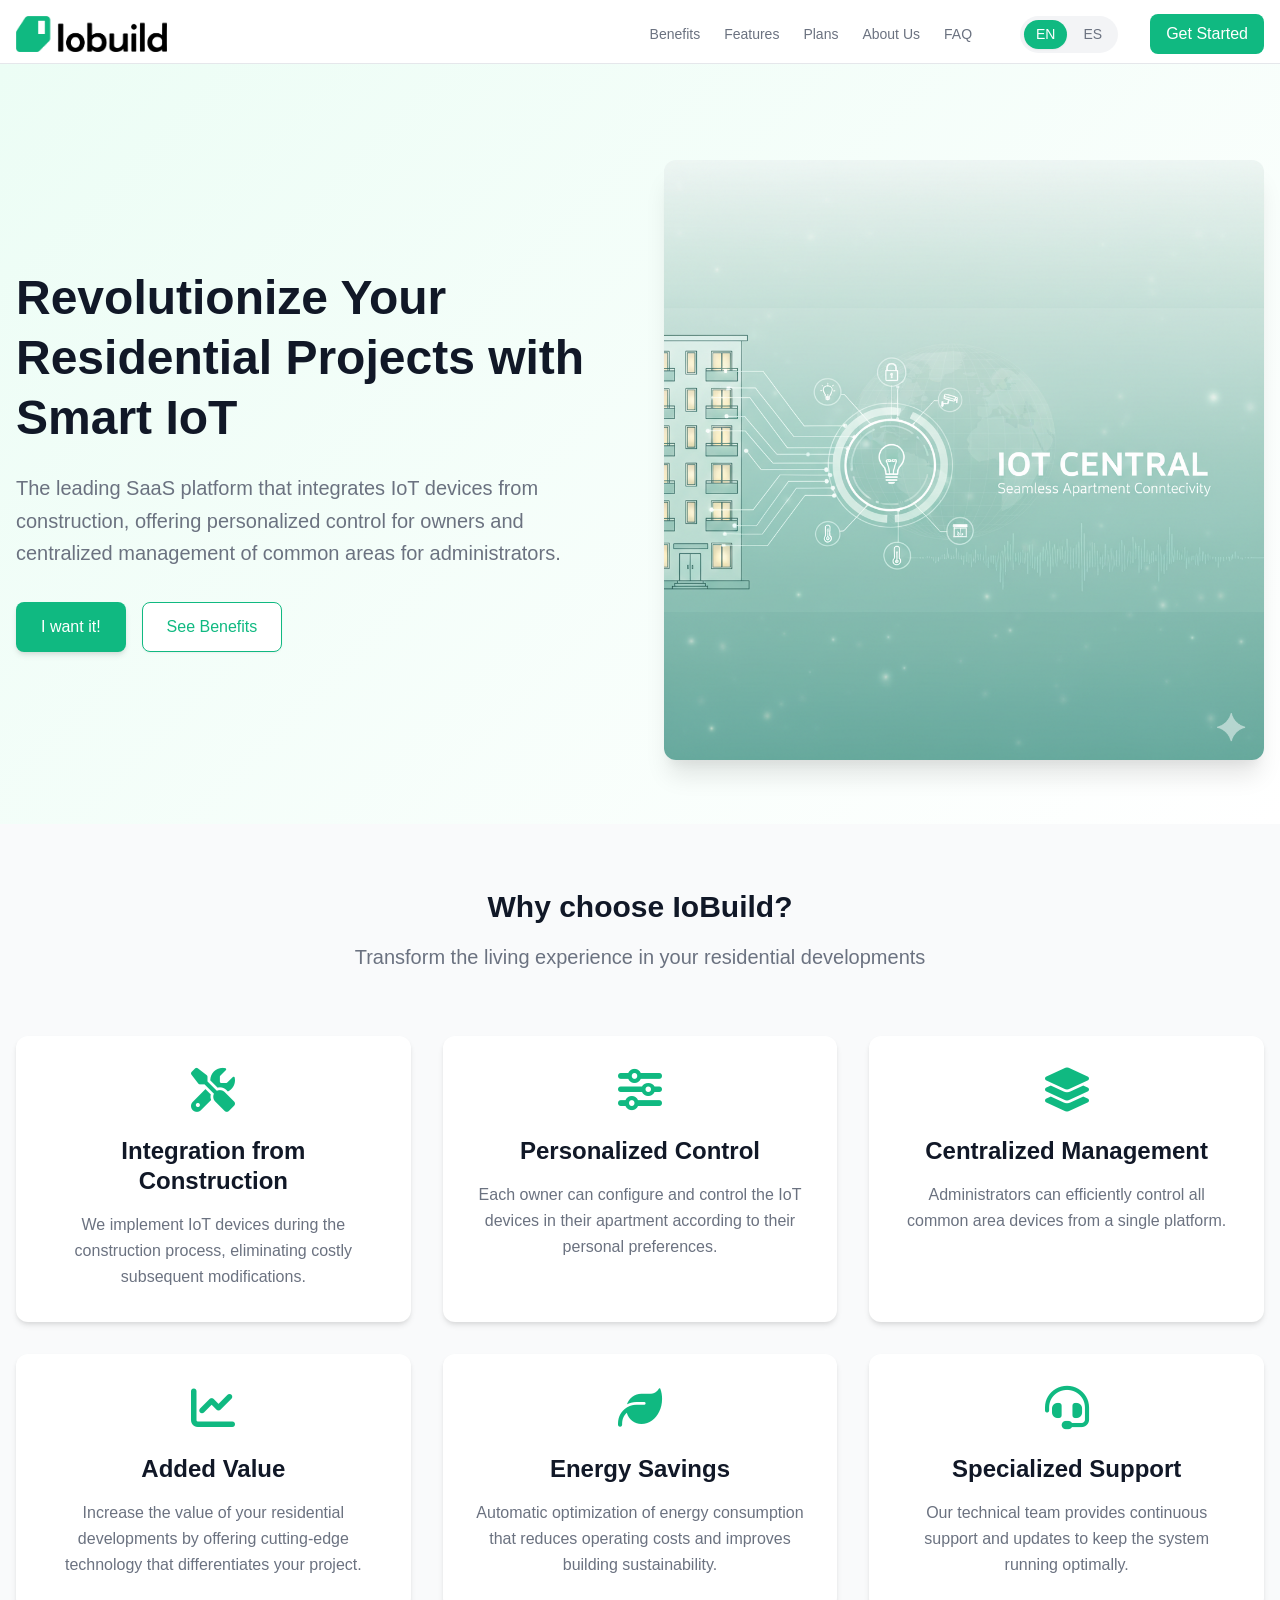
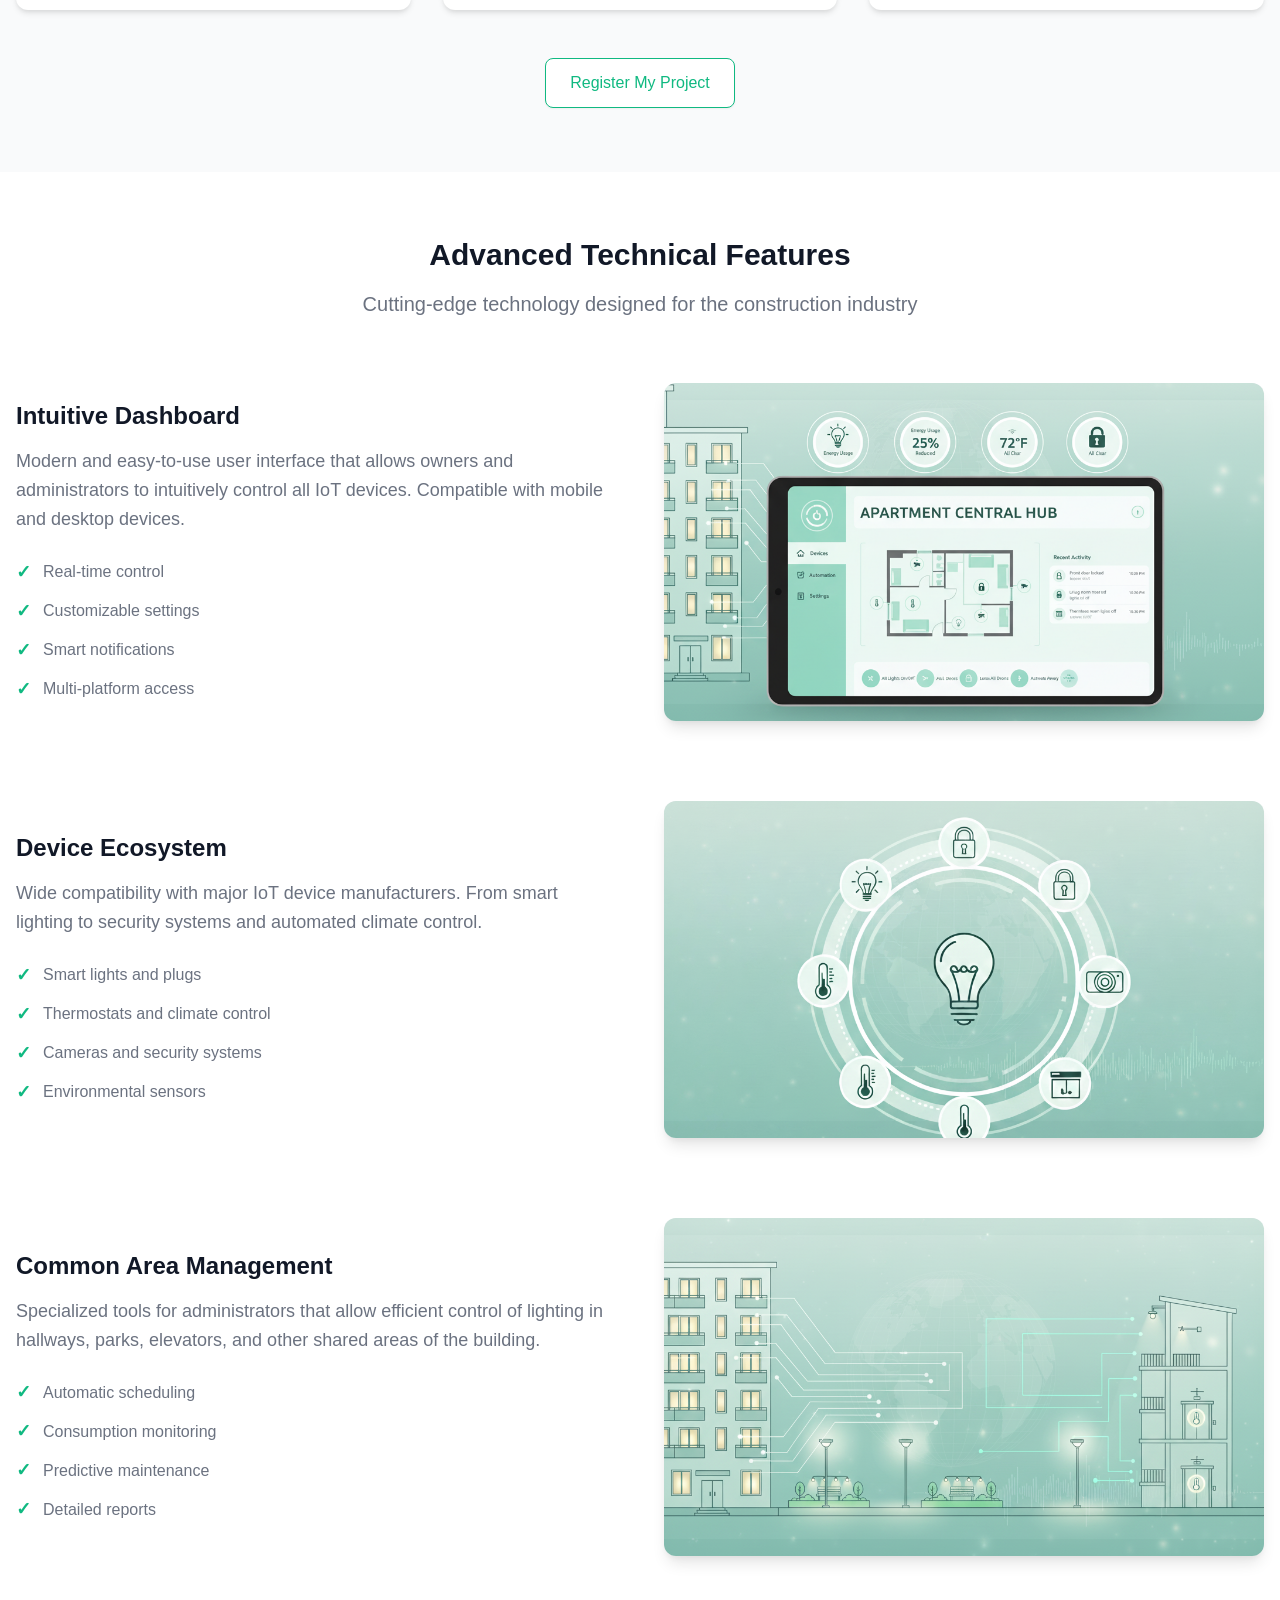
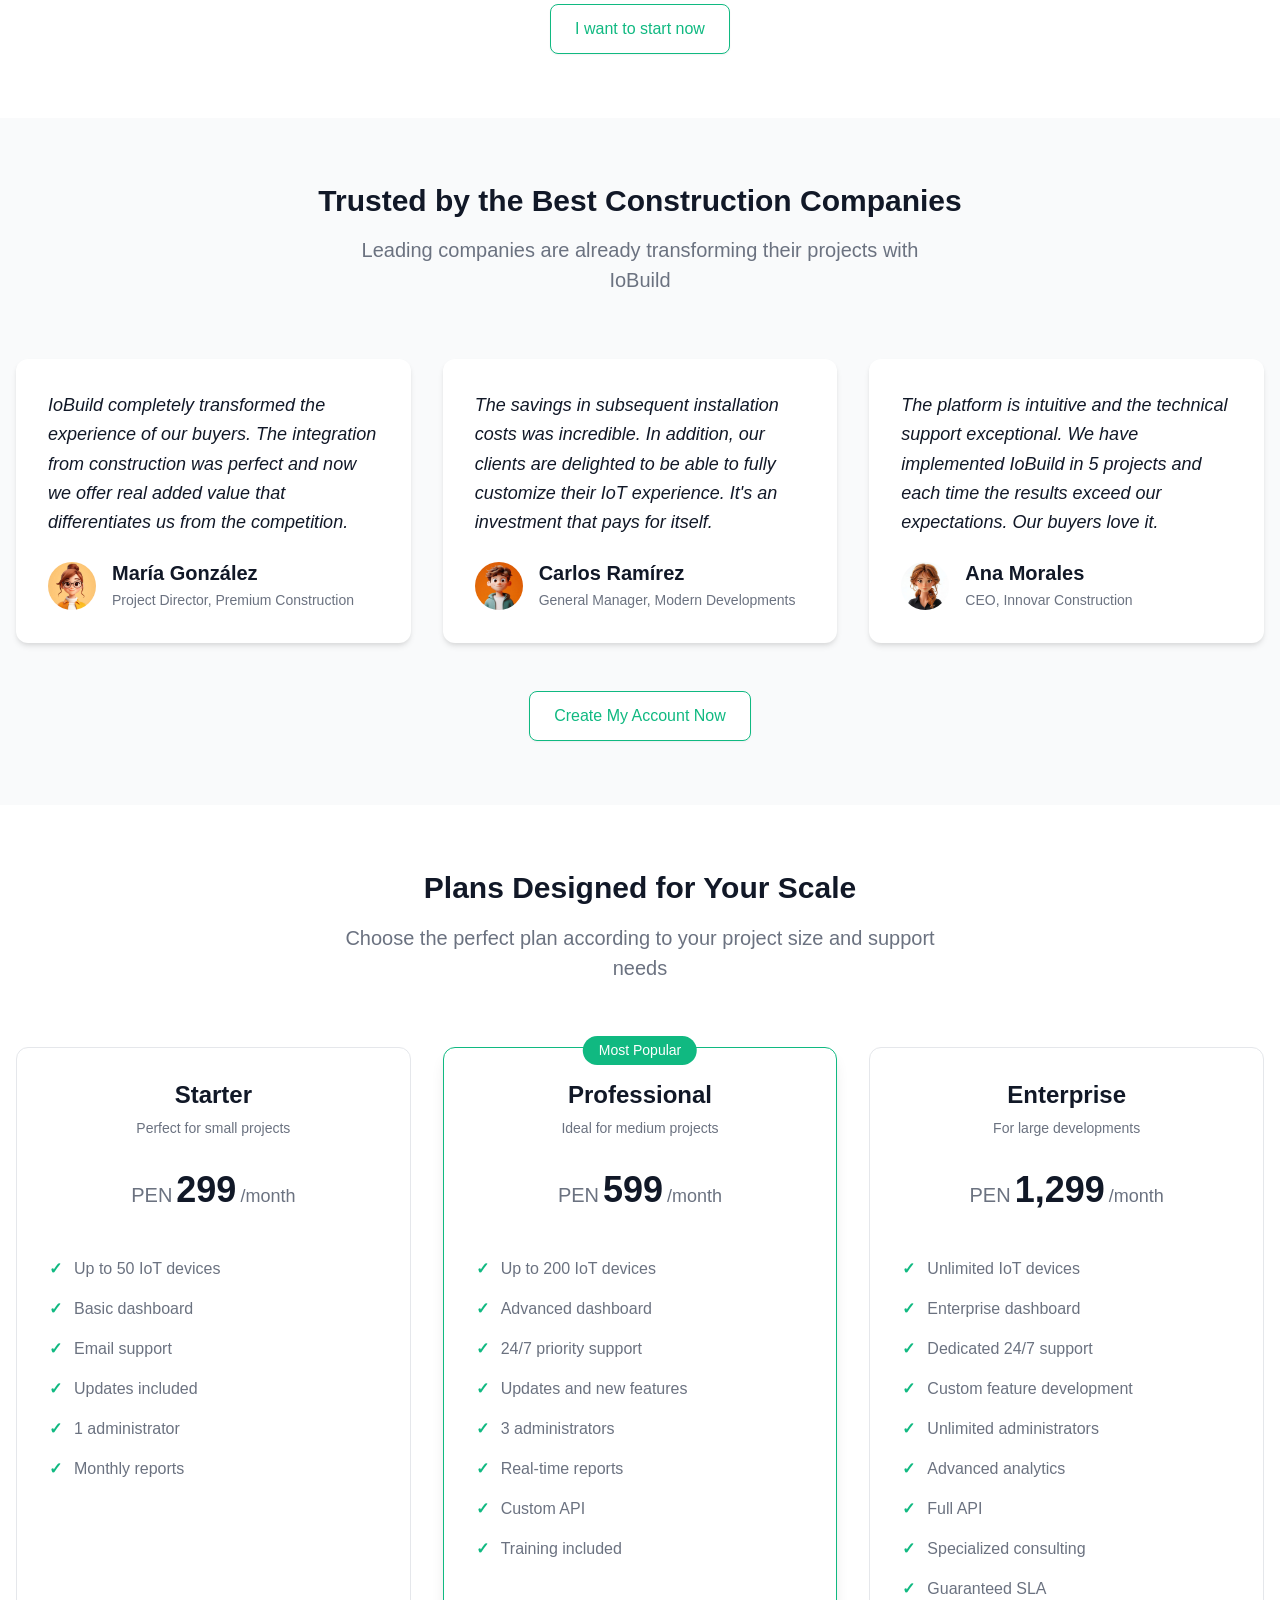
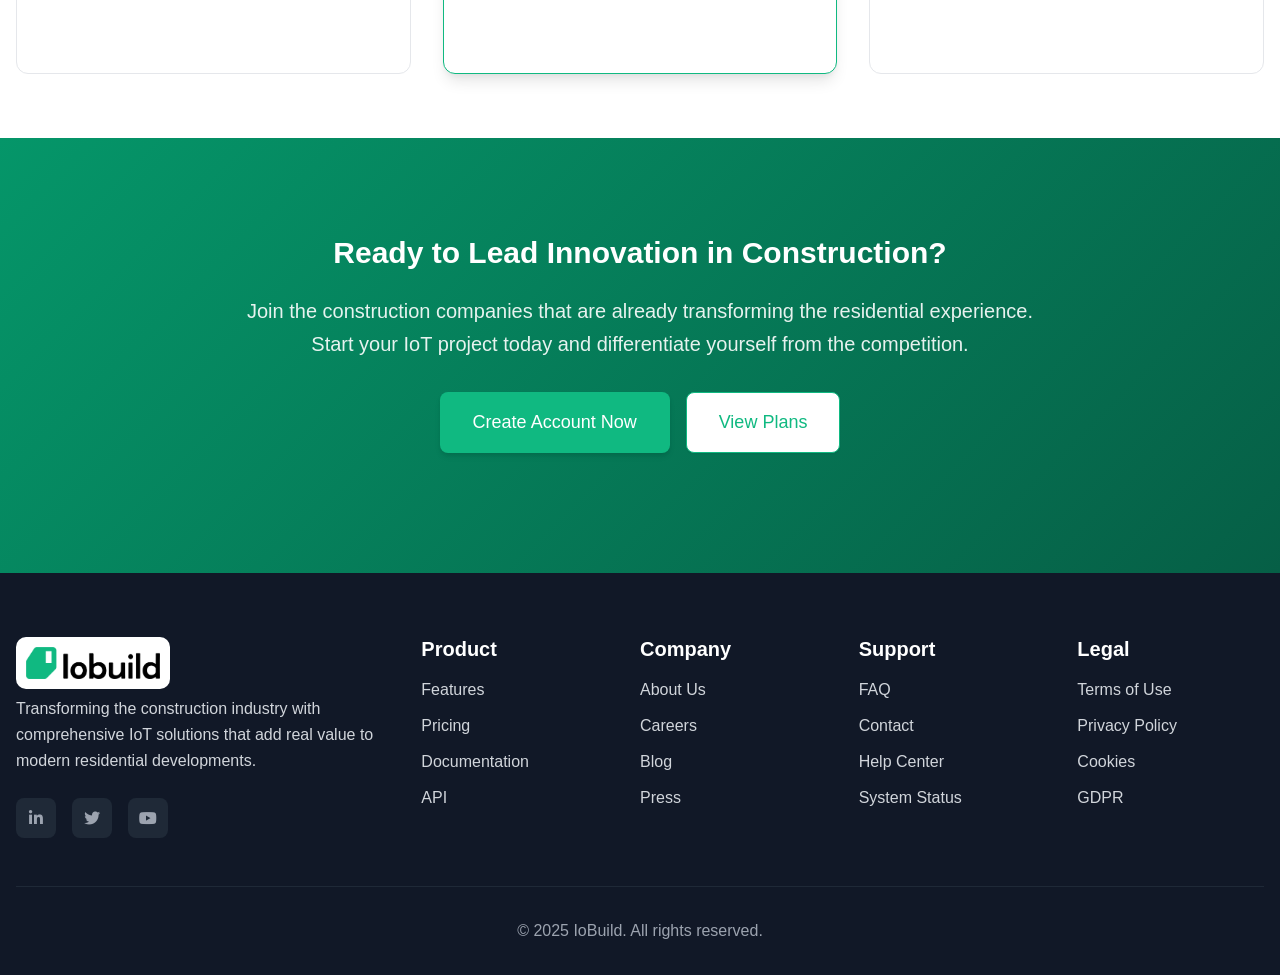
==== commit f4d9647c: "fix(about-us): update stylesheet links, team images & i18n keys" ====
--- a/index.html
+++ b/index.html
@@ -50,7 +50,7 @@
     <link rel="stylesheet" href="https://cdnjs.cloudflare.com/ajax/libs/font-awesome/6.3.0/css/all.min.css">    
     <!-- Stylesheets -->
     <link rel="stylesheet" href="styles/reset.css">
-    <link rel="stylesheet" href="styles/style.css">
+    <link rel="stylesheet" href="styles/styles.css">
 </head>
 <body>
     <!-- Header Section -->
--- a/styles/styles.css
+++ b/styles/styles.css
@@ -0,0 +1,1496 @@
+/* ===== CSS VARIABLES ===== */
+:root {
+    /* Primary Colors - Mint theme  */
+    --color-primary: #10b981;
+    --color-primary-50: #ecfdf5;
+    --color-primary-100: #d1fae5;
+    --color-primary-200: #a7f3d0;
+    --color-primary-300: #6ee7b7;
+    --color-primary-400: #34d399;
+    --color-primary-500: #10b981;
+    --color-primary-600: #059669;
+    --color-primary-700: #047857;
+    --color-primary-800: #065f46;
+    --color-primary-900: #064e3b;
+
+    /* Neutral Colors */
+    --color-gray-50: #f9fafb;
+    --color-gray-100: #f3f4f6;
+    --color-gray-200: #e5e7eb;
+    --color-gray-300: #d1d5db;
+    --color-gray-400: #9ca3af;
+    --color-gray-500: #6b7280;
+    --color-gray-600: #4b5563;
+    --color-gray-700: #374151;
+    --color-gray-800: #1f2937;
+    --color-gray-900: #111827;
+
+    /* Semantic Colors */
+    --color-success: #059669;
+    --color-warning: #d97706;
+    --color-error: #dc2626;
+    --color-info: #2563eb;
+
+    /* Surface Colors */
+    --color-surface: #ffffff;
+    --color-surface-50: #f9fafb;
+    --color-surface-100: #f3f4f6;
+    --color-surface-200: #e5e7eb;
+    --color-surface-300: #d1d5db;
+
+    /* Text Colors */
+    --color-text-primary: #111827;
+    --color-text-secondary: #6b7280;
+    --color-text-tertiary: #9ca3af;
+    --color-text-inverse: #ffffff;
+
+    /* Typography */
+    --font-family-heading: 'Poppins', -apple-system, BlinkMacSystemFont, 'Segoe UI', sans-serif;
+    --font-family-body: 'Roboto', -apple-system, BlinkMacSystemFont, 'Segoe UI', sans-serif;
+    
+    --font-size-xs: 0.75rem;
+    --font-size-sm: 0.875rem;
+    --font-size-base: 1rem;
+    --font-size-lg: 1.125rem;
+    --font-size-xl: 1.25rem;
+    --font-size-2xl: 1.5rem;
+    --font-size-3xl: 1.875rem;
+    --font-size-4xl: 2.25rem;
+    --font-size-5xl: 3rem;
+    --font-size-6xl: 3.75rem;
+
+    --font-weight-light: 300;
+    --font-weight-normal: 400;
+    --font-weight-medium: 500;
+    --font-weight-semibold: 600;
+    --font-weight-bold: 700;
+
+    --line-height-tight: 1.25;
+    --line-height-snug: 1.375;
+    --line-height-normal: 1.5;
+    --line-height-relaxed: 1.625;
+    --line-height-loose: 2;
+
+    /* Spacing */
+    --spacing-1: 0.25rem;
+    --spacing-2: 0.5rem;
+    --spacing-3: 0.75rem;
+    --spacing-4: 1rem;
+    --spacing-5: 1.25rem;
+    --spacing-6: 1.5rem;
+    --spacing-8: 2rem;
+    --spacing-10: 2.5rem;
+    --spacing-12: 3rem;
+    --spacing-16: 4rem;
+    --spacing-20: 5rem;
+    --spacing-24: 6rem;
+    --spacing-32: 8rem;
+
+    /* Border Radius */
+    --radius-sm: 0.125rem;
+    --radius-md: 0.375rem;
+    --radius-lg: 0.5rem;
+    --radius-xl: 0.75rem;
+    --radius-2xl: 1rem;
+    --radius-full: 9999px;
+
+    /* Shadows */
+    --shadow-sm: 0 1px 2px 0 rgba(0, 0, 0, 0.05);
+    --shadow-md: 0 4px 6px -1px rgba(0, 0, 0, 0.1), 0 2px 4px -1px rgba(0, 0, 0, 0.06);
+    --shadow-lg: 0 10px 15px -3px rgba(0, 0, 0, 0.1), 0 4px 6px -2px rgba(0, 0, 0, 0.05);
+    --shadow-xl: 0 20px 25px -5px rgba(0, 0, 0, 0.1), 0 10px 10px -5px rgba(0, 0, 0, 0.04);
+    --shadow-2xl: 0 25px 50px -12px rgba(0, 0, 0, 0.25);
+
+    /* Transitions */
+    --transition-fast: 150ms ease-in-out;
+    --transition-normal: 300ms ease-in-out;
+    --transition-slow: 500ms ease-in-out;
+
+    /* Breakpoints */
+    --breakpoint-sm: 640px;
+    --breakpoint-md: 768px;
+    --breakpoint-lg: 1024px;
+    --breakpoint-xl: 1280px;
+    --breakpoint-2xl: 1536px;
+
+    /* Layout */
+    --container-max-width: 1280px;
+    --container-padding: var(--spacing-4);
+    --section-padding-y: var(--spacing-16);
+    /* Logo */
+    --logo-height: 2.25rem; /* Adjustable global logo height */
+    /* Header */
+    --header-height: 64px; /* Adjust if header padding or logo size changes */
+}
+
+/* ===== BASE STYLES ===== */
+html {
+    scroll-behavior: smooth;
+}
+
+body {
+    font-family: var(--font-family-body);
+    font-size: var(--font-size-base);
+    font-weight: var(--font-weight-normal);
+    line-height: var(--line-height-normal);
+    color: var(--color-text-primary);
+    background-color: var(--color-surface);
+    -webkit-font-smoothing: antialiased;
+    -moz-osx-font-smoothing: grayscale;
+}
+
+/* ===== UTILITY CLASSES ===== */
+.container {
+    max-width: var(--container-max-width);
+    margin: 0 auto;
+    padding: 0 var(--container-padding);
+}
+
+.main-content {
+    padding-top: var(--header-height); /* ensure content isn't hidden under fixed header */
+}
+
+:target {
+    scroll-margin-top: calc(var(--header-height) + 1rem); /* offset for anchor targets */
+}
+
+section {
+    scroll-margin-top: calc(var(--header-height) + 0.5rem);
+}
+
+.sr-only {
+    position: absolute;
+    width: 1px;
+    height: 1px;
+    padding: 0;
+    margin: -1px;
+    overflow: hidden;
+    clip: rect(0, 0, 0, 0);
+    white-space: nowrap;
+    border: 0;
+}
+
+/* ===== TYPOGRAPHY ===== */
+h1, h2, h3, h4, h5, h6 {
+    font-family: var(--font-family-heading);
+    font-weight: var(--font-weight-bold);
+    line-height: var(--line-height-tight);
+    color: var(--color-text-primary);
+}
+
+h1 {
+    font-size: var(--font-size-4xl);
+}
+
+h2 {
+    font-size: var(--font-size-3xl);
+}
+
+h3 {
+    font-size: var(--font-size-2xl);
+}
+
+h4 {
+    font-size: var(--font-size-xl);
+}
+
+h5 {
+    font-size: var(--font-size-lg);
+}
+
+h6 {
+    font-size: var(--font-size-base);
+}
+
+p {
+    color: var(--color-text-secondary);
+    margin-bottom: var(--spacing-4);
+}
+
+/* ===== BUTTONS ===== */
+.cta-button {
+    display: inline-flex;
+    align-items: center;
+    justify-content: center;
+    padding: var(--spacing-3) var(--spacing-6);
+    font-family: var(--font-family-heading);
+    font-size: var(--font-size-base);
+    font-weight: var(--font-weight-medium);
+    text-decoration: none;
+    border-radius: var(--radius-lg);
+    transition: all var(--transition-fast);
+    cursor: pointer;
+    border: 1px solid transparent;
+}
+
+.cta-button--primary {
+    background-color: var(--color-primary);
+    color: var(--color-text-inverse);
+    box-shadow: var(--shadow-md);
+}
+
+.cta-button--primary:hover {
+    background-color: var(--color-primary-600);
+    box-shadow: var(--shadow-lg);
+    transform: translateY(-1px);
+}
+
+.cta-button--secondary {
+    background-color: var(--color-surface);
+    color: var(--color-primary);
+    border-color: var(--color-primary);
+    box-shadow: var(--shadow-sm);
+}
+
+.cta-button--secondary:hover {
+    background-color: var(--color-primary-50);
+    box-shadow: var(--shadow-md);
+}
+
+.cta-button--outline {
+    background-color: transparent;
+    color: var(--color-text-primary);
+    border-color: var(--color-gray-300);
+}
+
+.cta-button--outline:hover {
+    background-color: var(--color-gray-50);
+    border-color: var(--color-gray-400);
+}
+
+.cta-button--large {
+    padding: var(--spacing-4) var(--spacing-8);
+    font-size: var(--font-size-lg);
+}
+
+.cta-primary {
+    background-color: var(--color-primary);
+    color: var(--color-text-inverse);
+    padding: var(--spacing-2) var(--spacing-4);
+    border-radius: var(--radius-lg);
+    font-weight: var(--font-weight-medium);
+    transition: all var(--transition-fast);
+}
+
+.cta-primary:hover {
+    background-color: var(--color-primary-600);
+    transform: translateY(-1px);
+}
+
+/* ===== ICONS ===== */
+.icon {
+    width: 1.5rem;
+    height: 1.5rem;
+    fill: currentColor;
+}
+
+.icon--large {
+    width: 3rem;
+    height: 3rem;
+}
+
+/* ===== HEADER STYLES ===== */
+.main-header {
+    position: fixed; /* keep header visible across the page */
+    top: 0;
+    left: 0;
+    right: 0;
+    height: var(--header-height);
+    z-index: 1000;
+    background-color: rgba(255, 255, 255, 0.98);
+    backdrop-filter: blur(10px);
+    border-bottom: 1px solid var(--color-gray-200);
+    transition: transform var(--transition-normal), background-color var(--transition-fast);
+}
+
+.header__content {
+    display: flex;
+    align-items: center;
+    justify-content: space-between;
+    padding: calc((var(--header-height) - var(--logo-height)) / 2) 0; /* vertical center items */
+}
+
+.header__logo {
+    display: flex;
+    align-items: center;
+    gap: var(--spacing-3);
+}
+
+.logo__image {
+    height: var(--logo-height);
+    width: auto; 
+    max-width: 160px; 
+    object-fit: contain; 
+    display: block;
+}
+
+.logo__text {
+    font-family: var(--font-family-heading);
+    font-size: var(--font-size-xl);
+    font-weight: var(--font-weight-bold);
+    color: var(--color-primary);
+}
+
+.main-nav {
+    display: flex;
+    align-items: center;
+    gap: var(--spacing-8);
+}
+
+/* Responsive header height adjustment */
+@media (max-width: 767px) {
+    :root {
+        --header-height: 56px;
+    }
+
+    .main-header {
+        z-index: 1100; /* ensure mobile menu overlays other content */
+    }
+
+    .header__content {
+        padding: calc((var(--header-height) - var(--logo-height)) / 2) 0 0 0;
+    }
+}
+
+.nav__list {
+    display: flex;
+    align-items: center;
+    gap: var(--spacing-6);
+}
+
+.nav__link {
+    font-size: var(--font-size-sm);
+    font-weight: var(--font-weight-medium);
+    color: var(--color-text-secondary);
+    transition: color var(--transition-fast);
+    position: relative;
+}
+
+.nav__link:hover,
+.nav__link--active {
+    color: var(--color-primary);
+}
+
+.nav__link--active::after {
+    content: '';
+    position: absolute;
+    bottom: -4px;
+    left: 0;
+    right: 0;
+    height: 2px;
+    background-color: var(--color-primary);
+    border-radius: var(--radius-full);
+}
+
+/* Language Switcher Styles */
+.language-switcher {
+    display: flex;
+    align-items: center;
+    gap: var(--spacing-1);
+    background-color: var(--color-gray-100);
+    border-radius: var(--radius-full);
+    padding: var(--spacing-1);
+    margin-left: var(--spacing-4);
+}
+
+.lang-btn {
+    padding: var(--spacing-1) var(--spacing-3);
+    border: none;
+    background: transparent;
+    border-radius: var(--radius-full);
+    font-size: var(--font-size-sm);
+    font-weight: var(--font-weight-medium);
+    color: var(--color-text-secondary);
+    cursor: pointer;
+    transition: all var(--transition-fast);
+    min-width: 2.5rem;
+    text-align: center;
+}
+
+.lang-btn:hover {
+    color: var(--color-primary);
+    background-color: var(--color-gray-200);
+}
+
+.lang-btn.active {
+    background-color: var(--color-primary);
+    color: var(--color-text-inverse);
+    box-shadow: var(--shadow-sm);
+}
+
+.lang-btn:focus {
+    outline: 2px solid var(--color-primary);
+    outline-offset: 2px;
+}
+
+.mobile-menu-toggle {
+    display: none;
+    flex-direction: column;
+    gap: var(--spacing-1);
+    padding: var(--spacing-2);
+}
+
+.hamburger__line {
+    width: 1.5rem;
+    height: 2px;
+    background-color: var(--color-text-primary);
+    transition: all var(--transition-fast);
+}
+
+/* ===== HERO SECTION ===== */
+.hero-section {
+    padding: var(--spacing-24) 0 var(--spacing-16);
+    background: linear-gradient(135deg, var(--color-primary-50) 0%, var(--color-surface) 100%);
+}
+
+.hero__content {
+    display: grid;
+    grid-template-columns: 1fr 1fr;
+    gap: var(--spacing-12);
+    align-items: center;
+}
+
+.hero__title {
+    font-size: var(--font-size-5xl);
+    font-weight: var(--font-weight-bold);
+    line-height: var(--line-height-tight);
+    margin-bottom: var(--spacing-6);
+    color: var(--color-text-primary);
+}
+
+.hero__subtitle {
+    font-size: var(--font-size-xl);
+    color: var(--color-text-secondary);
+    margin-bottom: var(--spacing-8);
+    line-height: var(--line-height-relaxed);
+}
+
+.hero__cta {
+    display: flex;
+    gap: var(--spacing-4);
+    flex-wrap: wrap;
+}
+
+.hero__image {
+    width: 100%;
+    height: auto;
+    border-radius: var(--radius-xl);
+    box-shadow: var(--shadow-xl);
+}
+
+/* ===== SECTION STYLES ===== */
+.section__header {
+    text-align: center;
+    margin-bottom: var(--spacing-16);
+}
+
+.section__title {
+    margin-bottom: var(--spacing-4);
+}
+
+.section__subtitle {
+    font-size: var(--font-size-xl);
+    color: var(--color-text-secondary);
+    max-width: 600px;
+    margin: 0 auto;
+}
+
+.section__cta {
+    text-align: center;
+    margin-top: var(--spacing-12);
+}
+
+/* ===== BENEFITS SECTION ===== */
+.benefits-section {
+    padding: var(--section-padding-y) 0;
+    background-color: var(--color-surface-50);
+}
+
+.benefits-grid {
+    display: grid;
+    grid-template-columns: repeat(auto-fit, minmax(300px, 1fr));
+    gap: var(--spacing-8);
+}
+
+.benefit-card {
+    background-color: var(--color-surface);
+    padding: var(--spacing-8);
+    border-radius: var(--radius-xl);
+    box-shadow: var(--shadow-md);
+    text-align: center;
+    transition: all var(--transition-normal);
+}
+
+.benefit-card:hover {
+    transform: translateY(-4px);
+    box-shadow: var(--shadow-xl);
+}
+
+.benefit-card__icon {
+    display: flex;
+    justify-content: center;
+    margin-bottom: var(--spacing-6);
+    color: var(--color-primary);
+}
+
+/* Font Awesome icon sizing within benefit cards */
+.benefit-card__icon i {
+    font-size: 2.75rem; /* close to previous 3rem svg */
+    line-height: 1;
+}
+
+.benefit-card__title {
+    margin-bottom: var(--spacing-4);
+    color: var(--color-text-primary);
+}
+
+.benefit-card__description {
+    color: var(--color-text-secondary);
+    line-height: var(--line-height-relaxed);
+    margin-bottom: 0;
+}
+
+/* ===== FEATURES SECTION ===== */
+.features-section {
+    padding: var(--section-padding-y) 0;
+}
+
+.features-grid {
+    display: flex;
+    flex-direction: column;
+    gap: var(--spacing-20);
+}
+
+.feature-item {
+    display: grid;
+    grid-template-columns: 1fr 1fr;
+    gap: var(--spacing-12);
+    align-items: center;
+}
+
+.feature-item--reverse {
+    direction: rtl;
+}
+
+.feature-item--reverse > * {
+    direction: ltr;
+}
+
+.feature-item__title {
+    margin-bottom: var(--spacing-4);
+    color: var(--color-text-primary);
+}
+
+.feature-item__description {
+    margin-bottom: var(--spacing-6);
+    font-size: var(--font-size-lg);
+    line-height: var(--line-height-relaxed);
+}
+
+.feature-item__list {
+    list-style: none;
+    display: flex;
+    flex-direction: column;
+    gap: var(--spacing-3);
+}
+
+.feature-item__list li {
+    display: flex;
+    align-items: center;
+    gap: var(--spacing-3);
+    color: var(--color-text-secondary);
+}
+
+.feature-item__list li::before {
+    content: '✓';
+    color: var(--color-primary);
+    font-weight: var(--font-weight-bold);
+    font-size: var(--font-size-lg);
+}
+
+.feature-item__image {
+    width: 100%;
+    height: auto;
+    border-radius: var(--radius-xl);
+    box-shadow: var(--shadow-lg);
+}
+
+/* Rectangular crop container for feature visuals */
+.feature-item__visual {
+    position: relative;
+    width: 100%;
+    aspect-ratio: 16 / 9; /* rectangular, reduces vertical space */
+    overflow: hidden;
+    border-radius: var(--radius-xl);
+    box-shadow: var(--shadow-lg);
+    background: var(--color-surface-100);
+}
+
+.feature-item__visual .feature-item__image {
+    height: 100%;
+    width: 100%;
+    object-fit: cover;
+    object-position: center;
+    display: block;
+    border-radius: 0; /* radius handled by container */
+    box-shadow: none; /* shadow handled by container */
+}
+
+@media (max-width: 768px) {
+    .feature-item__visual {
+        aspect-ratio: 4 / 3; 
+    }
+}
+
+/* ===== SOCIAL PROOF SECTION ===== */
+.social-proof-section {
+    padding: var(--section-padding-y) 0;
+    background-color: var(--color-surface-50);
+}
+
+.testimonials-grid {
+    display: grid;
+    grid-template-columns: repeat(auto-fit, minmax(320px, 1fr));
+    gap: var(--spacing-8);
+}
+
+.testimonial-card {
+    background-color: var(--color-surface);
+    padding: var(--spacing-8);
+    border-radius: var(--radius-xl);
+    box-shadow: var(--shadow-md);
+    transition: all var(--transition-normal);
+}
+
+.testimonial-card:hover {
+    transform: translateY(-2px);
+    box-shadow: var(--shadow-lg);
+}
+
+.testimonial-card__quote {
+    font-size: var(--font-size-lg);
+    line-height: var(--line-height-relaxed);
+    color: var(--color-text-primary);
+    margin-bottom: var(--spacing-6);
+    font-style: italic;
+}
+
+.testimonial-card__author {
+    display: flex;
+    align-items: center;
+    gap: var(--spacing-4);
+}
+
+.testimonial-card__avatar {
+    width: 3rem;
+    height: 3rem;
+    border-radius: var(--radius-full);
+    object-fit: cover;
+}
+
+.testimonial-card__name {
+    font-weight: var(--font-weight-semibold);
+    color: var(--color-text-primary);
+    margin-bottom: var(--spacing-1);
+}
+
+.testimonial-card__role {
+    font-size: var(--font-size-sm);
+    color: var(--color-text-secondary);
+    margin-bottom: 0;
+}
+
+/* ===== PRICING SECTION ===== */
+.pricing-section {
+    padding: var(--section-padding-y) 0;
+}
+
+.pricing-grid {
+    display: grid;
+    grid-template-columns: repeat(auto-fit, minmax(300px, 1fr));
+    gap: var(--spacing-8);
+}
+
+.pricing-card {
+    background-color: var(--color-surface);
+    border: 1px solid var(--color-gray-200);
+    border-radius: var(--radius-xl);
+    padding: var(--spacing-8);
+    position: relative;
+    transition: all var(--transition-normal);
+}
+
+.pricing-card:hover {
+    transform: translateY(-4px);
+    box-shadow: var(--shadow-xl);
+}
+
+.pricing-card--featured {
+    border-color: var(--color-primary);
+    box-shadow: var(--shadow-lg);
+    transform: scale(1.05);
+}
+
+.pricing-card--featured:hover {
+    transform: scale(1.05) translateY(-4px);
+}
+
+.pricing-card__badge {
+    position: absolute;
+    top: -12px;
+    left: 50%;
+    transform: translateX(-50%);
+    background-color: var(--color-primary);
+    color: var(--color-text-inverse);
+    padding: var(--spacing-1) var(--spacing-4);
+    border-radius: var(--radius-full);
+    font-size: var(--font-size-sm);
+    font-weight: var(--font-weight-medium);
+}
+
+.pricing-card__header {
+    text-align: center;
+    margin-bottom: var(--spacing-8);
+}
+
+.pricing-card__title {
+    color: var(--color-text-primary);
+    margin-bottom: var(--spacing-2);
+}
+
+.pricing-card__subtitle {
+    color: var(--color-text-secondary);
+    margin-bottom: var(--spacing-6);
+    font-size: var(--font-size-sm);
+}
+
+.pricing-card__price {
+    display: flex;
+    align-items: baseline;
+    justify-content: center;
+    gap: var(--spacing-1);
+}
+
+.pricing-card__currency {
+    font-size: var(--font-size-xl);
+    color: var(--color-text-secondary);
+}
+
+.pricing-card__amount {
+    font-size: var(--font-size-4xl);
+    font-weight: var(--font-weight-bold);
+    color: var(--color-text-primary);
+}
+
+.pricing-card__period {
+    font-size: var(--font-size-lg);
+    color: var(--color-text-secondary);
+}
+
+.pricing-card__features {
+    list-style: none;
+    margin-bottom: var(--spacing-8);
+}
+
+.pricing-card__features li {
+    display: flex;
+    align-items: center;
+    gap: var(--spacing-3);
+    padding: var(--spacing-2) 0;
+    color: var(--color-text-secondary);
+}
+
+.pricing-card__features li::before {
+    content: '✓';
+    color: var(--color-primary);
+    font-weight: var(--font-weight-bold);
+}
+
+.pricing-card__footer {
+    text-align: center;
+}
+
+/* ===== FINAL CTA SECTION ===== */
+.final-cta-section {
+    padding: var(--spacing-24) 0;
+    background: linear-gradient(135deg, var(--color-primary-600) 0%, var(--color-primary-800) 100%);
+    color: var(--color-text-inverse);
+}
+
+.final-cta__content {
+    text-align: center;
+    max-width: 800px;
+    margin: 0 auto;
+}
+
+.final-cta__title {
+    color: var(--color-text-inverse);
+    margin-bottom: var(--spacing-6);
+}
+
+.final-cta__subtitle {
+    font-size: var(--font-size-xl);
+    color: rgba(255, 255, 255, 0.9);
+    margin-bottom: var(--spacing-8);
+    line-height: var(--line-height-relaxed);
+}
+
+.final-cta__buttons {
+    display: flex;
+    gap: var(--spacing-4);
+    justify-content: center;
+    flex-wrap: wrap;
+    margin-bottom: var(--spacing-6);
+}
+
+.final-cta__note {
+    font-size: var(--font-size-lg);
+    color: rgba(255, 255, 255, 0.8);
+    margin-bottom: 0;
+}
+
+/* ===== FOOTER STYLES ===== */
+.main-footer {
+    background-color: var(--color-gray-900);
+    color: var(--color-text-inverse);
+    padding: var(--spacing-16) 0 var(--spacing-8);
+}
+
+.footer__content {
+    display: grid;
+    grid-template-columns: 2fr repeat(4, 1fr);
+    gap: var(--spacing-8);
+    margin-bottom: var(--spacing-12);
+}
+
+.footer__section--brand {
+    grid-column: span 1;
+}
+
+.footer__logo {
+    display: inline-block;
+    border-radius: 10px;
+    padding: 10px;
+    background-color: white;
+}
+
+.footer__logo-image {
+    height: calc(var(--logo-height) - 0.25rem);
+    width: auto;
+    max-width: 140px;
+    object-fit: contain;
+    display: block;
+}
+
+.footer__logo-text {
+    font-family: var(--font-family-heading);
+    font-size: var(--font-size-xl);
+    font-weight: var(--font-weight-bold);
+    color: var(--color-primary);
+}
+
+.footer__description {
+    color: var(--color-gray-300);
+    margin-bottom: var(--spacing-6);
+    line-height: var(--line-height-relaxed);
+}
+
+.footer__social {
+    display: flex;
+    gap: var(--spacing-4);
+}
+
+.footer__social-link {
+    display: flex;
+    align-items: center;
+    justify-content: center;
+    width: 2.5rem;
+    height: 2.5rem;
+    background-color: var(--color-gray-800);
+    color: var(--color-gray-400);
+    border-radius: var(--radius-lg);
+    transition: all var(--transition-fast);
+}
+
+.footer__social-link:hover {
+    background-color: var(--color-primary);
+    color: var(--color-text-inverse);
+    transform: translateY(-2px);
+}
+
+.footer__section-title {
+    font-weight: var(--font-weight-semibold);
+    margin-bottom: var(--spacing-4);
+    color: var(--color-text-inverse);
+}
+
+.footer__links {
+    display: flex;
+    flex-direction: column;
+    gap: var(--spacing-3);
+}
+
+.footer__link {
+    color: var(--color-gray-300);
+    transition: color var(--transition-fast);
+}
+
+.footer__link:hover {
+    color: var(--color-primary);
+}
+
+.footer__bottom {
+    border-top: 1px solid var(--color-gray-800);
+    padding-top: var(--spacing-8);
+    text-align: center;
+}
+
+.footer__copyright {
+    color: var(--color-gray-400);
+    margin-bottom: 0;
+}
+
+/* ===== PAGE HEADER STYLES ===== */
+.page-header {
+    padding: var(--spacing-20) 0 var(--spacing-12);
+    background: linear-gradient(135deg, var(--color-primary-50) 0%, var(--color-surface) 100%);
+    text-align: center;
+}
+
+.page-header__title {
+    margin-bottom: var(--spacing-4);
+}
+
+.page-header__subtitle {
+    font-size: var(--font-size-xl);
+    color: var(--color-text-secondary);
+    max-width: 600px;
+    margin: 0 auto;
+}
+
+/* ===== ABOUT US PAGE STYLES ===== */
+.mission-section {
+    padding: var(--section-padding-y) 0;
+}
+
+.mission__content {
+    display: grid;
+    grid-template-columns: 1fr 1fr;
+    gap: var(--spacing-12);
+    align-items: center;
+}
+
+.mission__title {
+    font-size: var(--font-size-3xl);
+    font-weight: var(--font-weight-bold);
+    margin: 0 0 var(--spacing-6);
+    position: relative;
+    color: var(--color-text-primary);
+    line-height: 1.15;
+}
+
+.mission__title::after {
+    content: '';
+    position: absolute;
+    left: 0;
+    bottom: -0.5rem;
+    width: 120px;
+    height: 4px;
+    background: linear-gradient(90deg, var(--color-primary) 0%, var(--color-primary-400) 100%);
+    border-radius: 2px;
+}
+
+@media (max-width: 1024px) {
+    .mission__title {
+        font-size: var(--font-size-2xl);
+    }
+    .mission__title::after {
+        width: 100px;
+        height: 3px;
+    }
+}
+
+@media (max-width: 768px) {
+    .mission__title {
+        font-size: var(--font-size-xl);
+        margin-bottom: var(--spacing-5);
+    }
+    .mission__title::after {
+        width: 80px;
+        bottom: -0.4rem;
+    }
+}
+
+.mission__text {
+    font-size: var(--font-size-lg);
+    line-height: var(--line-height-relaxed);
+}
+
+.mission__image {
+    width: 100%;
+    height: auto;
+    border-radius: var(--radius-xl);
+    box-shadow: var(--shadow-lg);
+}
+
+.values-section {
+    padding: var(--section-padding-y) 0;
+    background-color: var(--color-surface-50);
+}
+
+.values-grid {
+    display: grid;
+    grid-template-columns: repeat(auto-fit, minmax(250px, 1fr));
+    gap: var(--spacing-8);
+}
+
+.value-card {
+    background-color: var(--color-surface);
+    padding: var(--spacing-6);
+    border-radius: var(--radius-xl);
+    box-shadow: var(--shadow-md);
+    text-align: center;
+    transition: all var(--transition-normal);
+}
+
+.value-card:hover {
+    transform: translateY(-4px);
+    box-shadow: var(--shadow-xl);
+}
+
+.value-card__icon {
+    display: flex;
+    justify-content: center;
+    margin-bottom: var(--spacing-4);
+    color: var(--color-primary);
+}
+
+.value-card__icon i {
+    font-size: 2.5rem;
+    line-height: 1;
+}
+
+.value-card__title {
+    margin-bottom: var(--spacing-3);
+    color: var(--color-text-primary);
+}
+
+.value-card__description {
+    color: var(--color-text-secondary);
+    margin-bottom: 0;
+}
+
+.team-section {
+    padding: var(--section-padding-y) 0;
+}
+
+.team-grid {
+    display: grid;
+    grid-template-columns: repeat(auto-fit, minmax(280px, 1fr));
+    gap: var(--spacing-8);
+}
+
+/* Leader full-row layout */
+.team-grid--leader {
+    grid-template-columns: repeat(4, 1fr);
+}
+.team-grid--leader .team-card--leader {
+    grid-column: 1 / -1;
+    padding: 0;
+}
+/* Leader split layout: use flex so image always iguala la altura del contenido */
+.team-card__media-split {
+    display: flex;
+    min-height: 300px;
+    align-items: stretch;
+}
+/* Imagen líder reducida: antes ~53% (1.15/(1.15+1)), ahora ~18% (1/3 del ancho anterior) */
+.team-card__image--diagonal {
+    position: relative;
+    flex: 0 0 18%;
+    max-width: 18%;
+    overflow: hidden;
+}
+.team-card__image--diagonal img {
+    width: 100%;
+    height: 100%;
+    object-fit: cover;
+    display: block;
+    /* Ajuste diagonal más estrecho */
+    clip-path: polygon(0 0, 100% 0, 90% 100%, 0% 100%);
+    transition: transform var(--transition-normal);
+}
+.team-card--leader:hover .team-card__image--diagonal img { transform: scale(1.05); }
+.team-card__content--leader {
+    flex: 1;
+    display: flex;
+    flex-direction: column;
+    justify-content: center;
+    padding: var(--spacing-10);
+}
+.team-card__content--leader .team-card__description { font-size: var(--font-size-base); }
+
+@media (max-width: 1100px) {
+    .team-grid--leader { grid-template-columns: repeat(3, 1fr); }
+}
+@media (max-width: 900px) {
+    .team-grid--leader { grid-template-columns: repeat(2, 1fr); }
+    .team-card__media-split { flex-direction: column; min-height: unset; }
+    .team-card__image--diagonal { flex: none; max-width: 100%; }
+    .team-card__image--diagonal img { clip-path: none; height: 260px; }
+    .team-card__content--leader { padding: var(--spacing-8) var(--spacing-8) var(--spacing-10); }
+}
+@media (max-width: 600px) {
+    .team-grid--leader { grid-template-columns: 1fr; }
+}
+
+.team-card {
+    background-color: var(--color-surface);
+    border-radius: var(--radius-xl);
+    overflow: hidden;
+    box-shadow: var(--shadow-md);
+    transition: all var(--transition-normal);
+}
+
+.team-card:hover {
+    transform: translateY(-4px);
+    box-shadow: var(--shadow-xl);
+}
+
+/* Altura fija solo para miembros estándar */
+.team-card:not(.team-card--leader) .team-card__image img {
+    width: 100%;
+    height: 200px;
+    object-fit: cover;
+}
+/* El líder ocupa toda la altura del split */
+.team-card--leader .team-card__image img {
+    width: 100%;
+    height: 100%;
+    object-fit: cover;
+}
+
+.team-card__content {
+    padding: var(--spacing-6);
+}
+
+.team-card__name {
+    color: var(--color-text-primary);
+    margin-bottom: var(--spacing-2);
+}
+
+.team-card__role {
+    color: var(--color-primary);
+    font-weight: var(--font-weight-medium);
+    margin-bottom: var(--spacing-3);
+}
+
+.team-card__description {
+    color: var(--color-text-secondary);
+    margin-bottom: 0;
+}
+
+.contact-cta-section {
+    padding: var(--spacing-16) 0;
+    background: linear-gradient(135deg, var(--color-primary-600) 0%, var(--color-primary-800) 100%);
+    color: var(--color-text-inverse);
+}
+
+.contact-cta__content {
+    text-align: center;
+    max-width: 600px;
+    margin: 0 auto;
+}
+
+.contact-cta__title {
+    color: var(--color-text-inverse);
+    margin-bottom: var(--spacing-4);
+}
+
+.contact-cta__subtitle {
+    font-size: var(--font-size-lg);
+    color: rgba(255, 255, 255, 0.9);
+    margin-bottom: var(--spacing-8);
+    line-height: var(--line-height-relaxed);
+}
+
+.contact-cta__buttons {
+    display: flex;
+    gap: var(--spacing-4);
+    justify-content: center;
+    flex-wrap: wrap;
+}
+
+/* ===== FAQ PAGE STYLES ===== */
+.faq-section {
+    padding: var(--section-padding-y) 0;
+}
+
+.faq-categories {
+    display: flex;
+    justify-content: center;
+    gap: var(--spacing-4);
+    margin-bottom: var(--spacing-12);
+    flex-wrap: wrap;
+}
+
+.faq-category-btn {
+    padding: var(--spacing-3) var(--spacing-6);
+    border: 1px solid var(--color-gray-300);
+    border-radius: var(--radius-full);
+    background-color: var(--color-surface);
+    color: var(--color-text-secondary);
+    font-weight: var(--font-weight-medium);
+    transition: all var(--transition-fast);
+    cursor: pointer;
+}
+
+.faq-category-btn:hover,
+.faq-category-btn--active {
+    background-color: var(--color-primary);
+    color: var(--color-text-inverse);
+    border-color: var(--color-primary);
+}
+
+.faq-group {
+    display: none;
+    max-width: 800px;
+    margin: 0 auto;
+}
+
+.faq-group--active {
+    display: block;
+}
+
+.faq-item {
+    border-bottom: 1px solid var(--color-gray-200);
+}
+
+.faq-question {
+    width: 100%;
+    display: flex;
+    align-items: center;
+    justify-content: space-between;
+    padding: var(--spacing-6) 0;
+    text-align: left;
+    font-size: var(--font-size-lg);
+    font-weight: var(--font-weight-medium);
+    color: var(--color-text-primary);
+    cursor: pointer;
+    transition: color var(--transition-fast);
+}
+
+.faq-question:hover {
+    color: var(--color-primary);
+}
+
+.faq-icon {
+    width: 1.5rem;
+    height: 1.5rem;
+    fill: currentColor;
+    transition: transform var(--transition-fast);
+    flex-shrink: 0;
+}
+
+.faq-question[aria-expanded="true"] .faq-icon {
+    transform: rotate(180deg);
+}
+
+.faq-answer {
+    padding: 0 0 var(--spacing-6);
+    color: var(--color-text-secondary);
+    line-height: var(--line-height-relaxed);
+    display: none;
+}
+
+.faq-question[aria-expanded="true"] + .faq-answer {
+    display: block;
+}
+
+/* ===== RESPONSIVE DESIGN ===== */
+@media (max-width: 1024px) {
+    :root {
+        --section-padding-y: var(--spacing-12);
+    }
+    
+    .hero__content,
+    .feature-item,
+    .mission__content {
+        grid-template-columns: 1fr;
+        gap: var(--spacing-8);
+    }
+    
+    .feature-item--reverse {
+        direction: ltr;
+    }
+    
+    .hero__title {
+        font-size: var(--font-size-4xl);
+    }
+    
+    .footer__content {
+        grid-template-columns: repeat(2, 1fr);
+        gap: var(--spacing-6);
+    }
+    
+    .footer__section--brand {
+        grid-column: span 2;
+    }
+}
+
+@media (max-width: 768px) {
+    :root {
+        --container-padding: var(--spacing-6);
+        --section-padding-y: var(--spacing-10);
+    }
+    
+    .main-nav {
+        display: none;
+        position: absolute;
+        top: 100%;
+        left: 0;
+        right: 0;
+        background-color: var(--color-surface);
+        flex-direction: column;
+        gap: 0;
+        padding: var(--spacing-4);
+        box-shadow: var(--shadow-lg);
+        border-top: 1px solid var(--color-gray-200);
+    }
+    
+    .main-nav.active {
+        display: flex;
+    }
+    
+    .nav__list {
+        flex-direction: column;
+        align-items: stretch;
+        gap: 0;
+        width: 100%;
+    }
+    
+    .nav__item {
+        width: 100%;
+    }
+    
+    .nav__link {
+        display: block;
+        padding: var(--spacing-3) 0;
+        border-bottom: 1px solid var(--color-gray-100);
+    }
+    
+    .mobile-menu-toggle {
+        display: flex;
+    }
+    
+    /* Language switcher responsive */
+    .language-switcher {
+        margin-left: 0;
+        margin-top: var(--spacing-4);
+        justify-content: center;
+    }
+    
+    .hero-section {
+        padding: var(--spacing-16) 0 var(--spacing-12);
+    }
+    
+    .hero__title {
+        font-size: var(--font-size-3xl);
+    }
+    
+    .hero__subtitle {
+        font-size: var(--font-size-lg);
+    }
+
+    /* Features: stack image over text on mobile */
+    .feature-item {
+        display: flex;
+        flex-direction: column;
+    }
+    .feature-item--reverse {
+        direction: ltr; /* ensure no rtl hack interferes */
+    }
+    .feature-item__visual {
+        order: 1;
+        margin-bottom: var(--spacing-6);
+    }
+    .feature-item__content {
+        order: 2;
+    }
+    
+    .hero__cta {
+        flex-direction: column;
+        align-items: stretch;
+    }
+    
+    .benefits-grid {
+        grid-template-columns: 1fr;
+        gap: var(--spacing-6);
+    }
+    
+    .testimonials-grid {
+        grid-template-columns: 1fr;
+        gap: var(--spacing-6);
+    }
+    
+    .pricing-grid {
+        grid-template-columns: 1fr;
+        gap: var(--spacing-6);
+    }
+    
+    .final-cta__buttons {
+        flex-direction: column;
+        align-items: stretch;
+    }
+    
+    .footer__content {
+        grid-template-columns: 1fr;
+        gap: var(--spacing-8);
+    }
+    
+    .footer__section--brand {
+        grid-column: span 1;
+    }
+    
+    .faq-categories {
+        gap: var(--spacing-2);
+    }
+    
+    .faq-category-btn {
+        padding: var(--spacing-2) var(--spacing-4);
+        font-size: var(--font-size-sm);
+    }
+    
+    .team-grid {
+        grid-template-columns: 1fr;
+        gap: var(--spacing-6);
+    }
+    
+    .values-grid {
+        grid-template-columns: 1fr;
+        gap: var(--spacing-6);
+    }
+}
+
+@media (max-width: 480px) {
+    .hero__title {
+        font-size: var(--font-size-2xl);
+    }
+    
+    .section__title {
+        font-size: var(--font-size-2xl);
+    }
+    
+    .faq-question {
+        font-size: var(--font-size-base);
+        padding: var(--spacing-4) 0;
+    }
+    
+    .pricing-card--featured {
+        transform: none;
+    }
+    
+    .pricing-card--featured:hover {
+        transform: translateY(-4px);
+    }
+}
